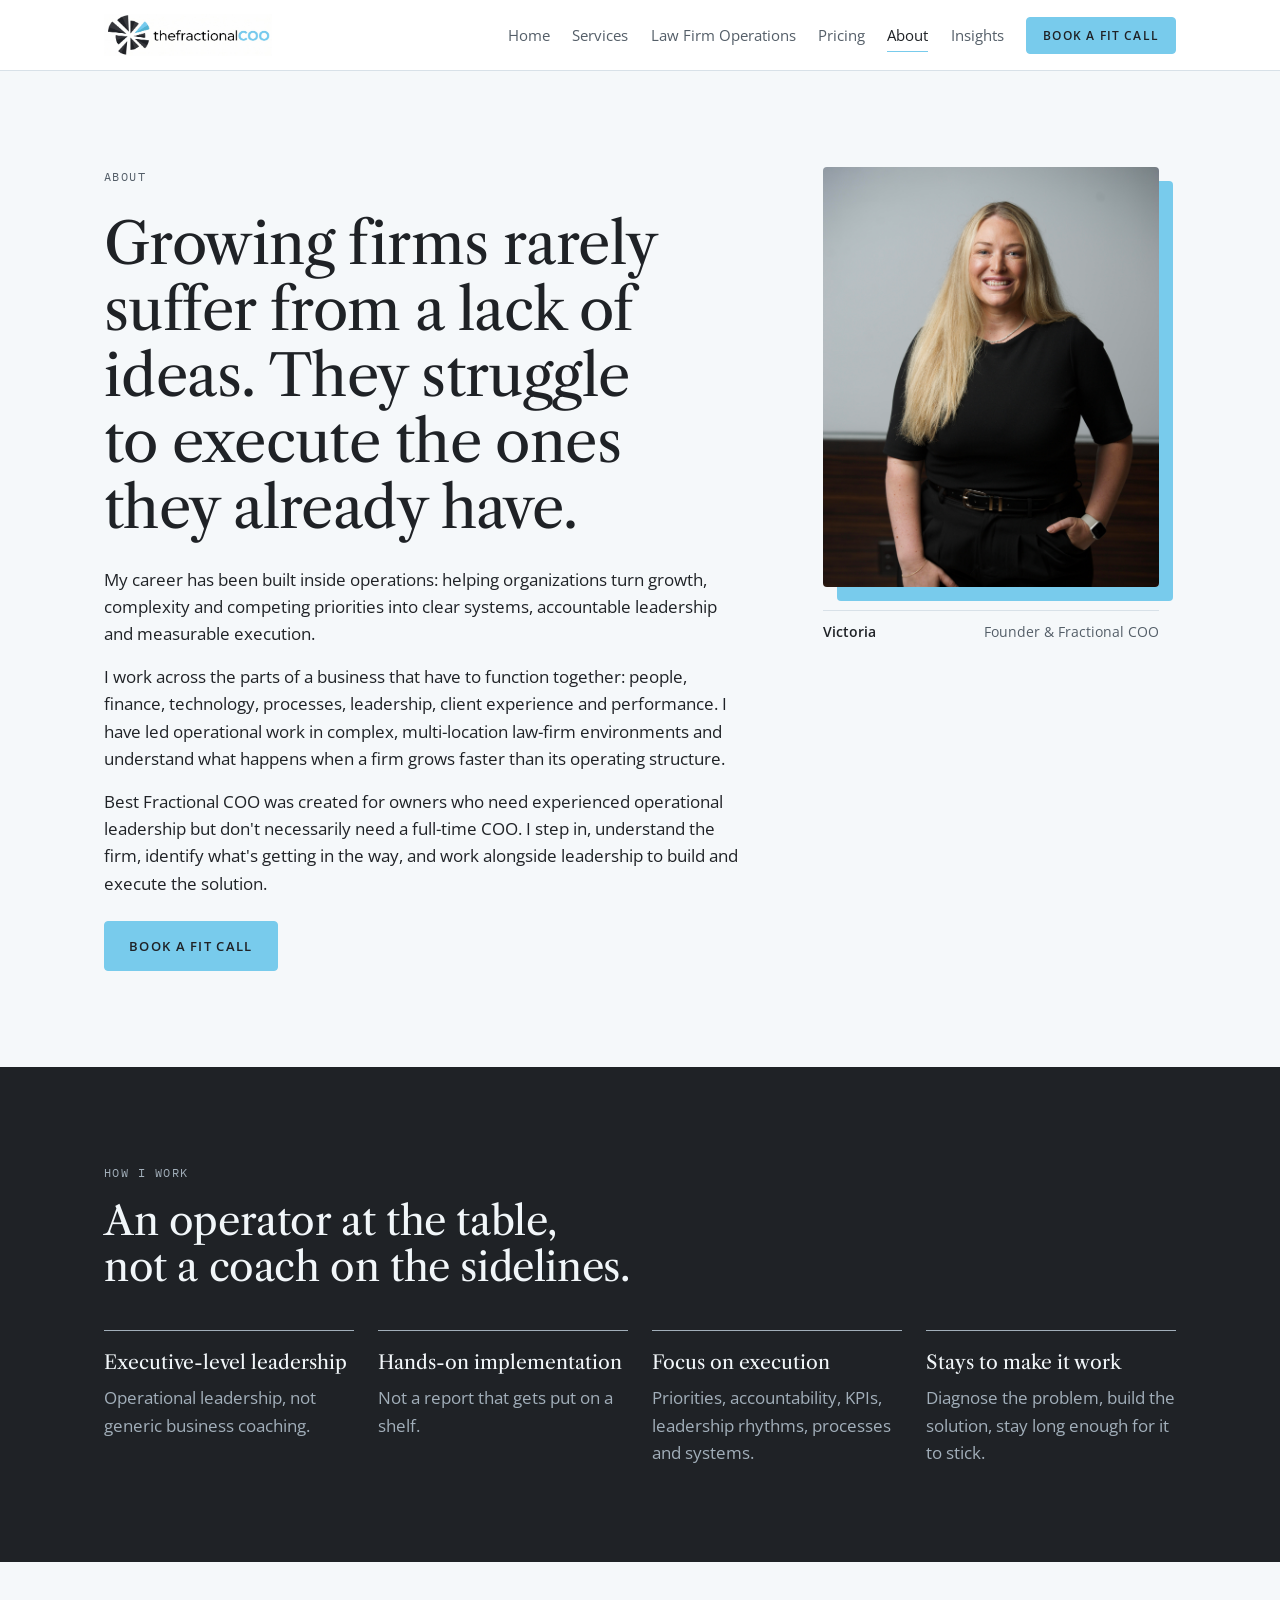
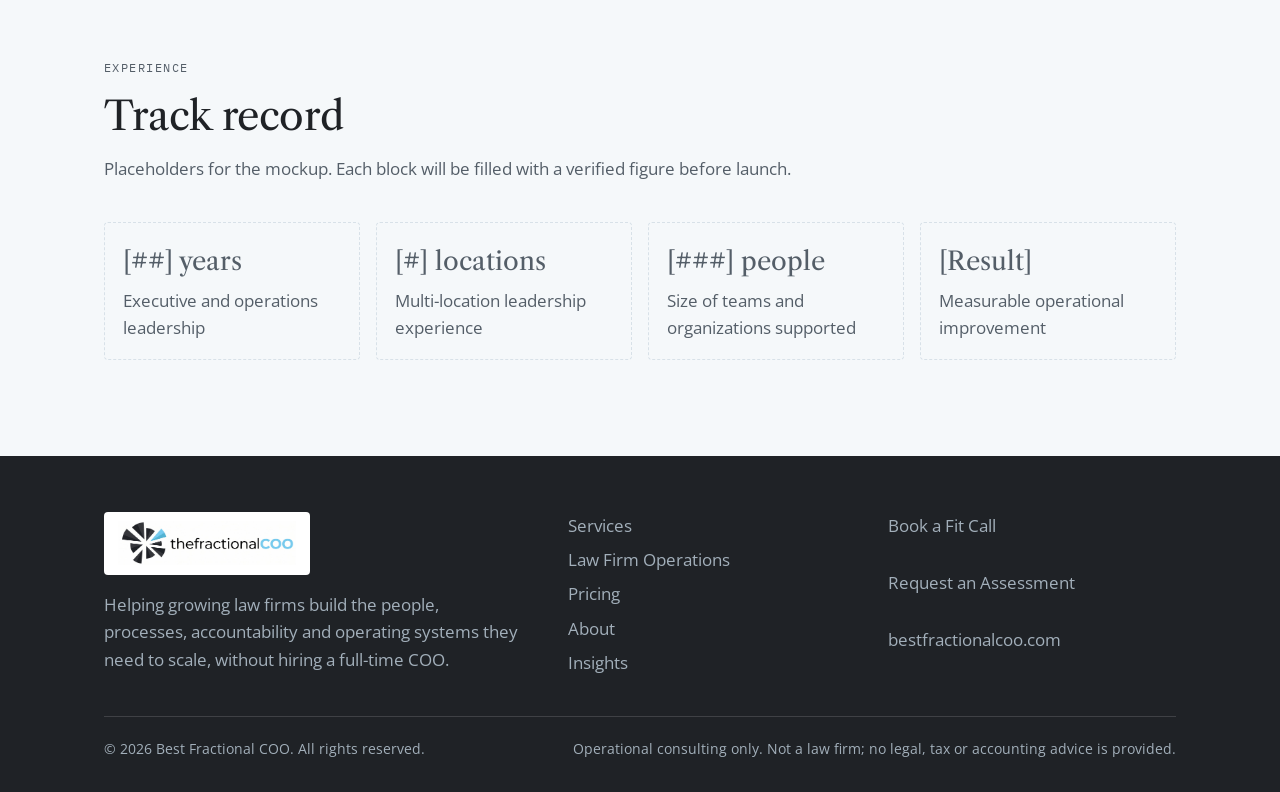
==== about.html @ 6ad54d50 "Split into real page URLs and email form fills through Resend Each page is its own file with clean U" ====
<!doctype html>
<html lang="en">
<head>
<meta charset="utf-8">
<meta name="viewport" content="width=device-width, initial-scale=1, viewport-fit=cover">
<title>About Victoria | Best Fractional COO</title>
<meta name="description" content="Victoria is an operator who builds the systems, accountability and leadership structure growing law firms need.">
<link rel="icon" href="logo.jpg">
<link rel="preconnect" href="https://fonts.googleapis.com">
<link rel="preconnect" href="https://fonts.gstatic.com" crossorigin>
<link rel="stylesheet" href="https://fonts.googleapis.com/css2?family=Libre+Caslon+Text:ital,wght@0,400;0,700;1,400&family=Open+Sans:wght@300;400;500;600;700&family=IBM+Plex+Mono:wght@400;500&display=swap">
<link rel="stylesheet" href="styles.css">
</head>
<body>
<header class="site-head">
  <div class="wrap">
    <a class="brand" href="./">
      <img src="logo.jpg" alt="thefractionalCOO, home" width="2048" height="508">
    </a>
    <button class="menu-btn" id="menuBtn" aria-expanded="false" aria-controls="nav">Menu</button>
    <nav class="nav" id="nav" aria-label="Main">
      <a href="./">Home</a>
      <a href="services">Services</a>
      <a href="law-firms">Law Firm Operations</a>
      <a href="pricing">Pricing</a>
      <a href="about" aria-current="page">About</a>
      <a href="insights">Insights</a>
      <a class="btn sm" href="contact">Book a Fit Call</a>
    </nav>
  </div>
</header>

<main id="main">
  <section class="band">
    <div class="wrap about-hero">
      <div class="stack">
        <p class="label">About</p>
        <h1>Growing firms rarely suffer from a lack of ideas. They struggle to execute the ones they already have.</h1>
        <div class="prose">
          <p>My career has been built inside operations: helping organizations turn growth, complexity and competing priorities into clear systems, accountable leadership and measurable execution.</p>
          <p>I work across the parts of a business that have to function together: people, finance, technology, processes, leadership, client experience and performance. I have led operational work in complex, multi-location law-firm environments and understand what happens when a firm grows faster than its operating structure.</p>
          <p>Best Fractional COO was created for owners who need experienced operational leadership but don't necessarily need a full-time COO. I step in, understand the firm, identify what's getting in the way, and work alongside leadership to build and execute the solution.</p>
        </div>
        <div class="actions"><a class="btn" href="contact">Book a Fit Call</a></div>
      </div>
      <figure class="portrait" style="justify-self:start">
        <img src="victoria.jpg" alt="Victoria, founder of Best Fractional COO">
        <figcaption><b>Victoria</b><span class="muted">Founder &amp; Fractional COO</span></figcaption>
      </figure>
    </div>
  </section>

  <section class="band on-deep">
    <div class="wrap">
      <div class="sec-head">
        <p class="label">How I work</p>
        <h2>An operator at the table, not a coach on the sidelines.</h2>
      </div>
      <div class="pillars">
        <div><b>Executive-level leadership</b><p class="muted">Operational leadership, not generic business coaching.</p></div>
        <div><b>Hands-on implementation</b><p class="muted">Not a report that gets put on a shelf.</p></div>
        <div><b>Focus on execution</b><p class="muted">Priorities, accountability, KPIs, leadership rhythms, processes and systems.</p></div>
        <div><b>Stays to make it work</b><p class="muted">Diagnose the problem, build the solution, stay long enough for it to stick.</p></div>
      </div>
    </div>
  </section>

  <section class="band">
    <div class="wrap">
      <div class="sec-head">
        <p class="label">Experience</p>
        <h2>Track record</h2>
        <p class="muted">Placeholders for the mockup. Each block will be filled with a verified figure before launch.</p>
      </div>
      <div class="proof">
        <div><b>[##] years</b><span class="muted">Executive and operations leadership</span></div>
        <div><b>[#] locations</b><span class="muted">Multi-location leadership experience</span></div>
        <div><b>[###] people</b><span class="muted">Size of teams and organizations supported</span></div>
        <div><b>[Result]</b><span class="muted">Measurable operational improvement</span></div>
      </div>
    </div>
  </section>
</main>

<footer>
  <div class="wrap">
    <div class="foot-grid">
      <div class="stack" style="gap:1rem">
        <a class="brand" href="./"><img src="logo.jpg" alt="thefractionalCOO" width="2048" height="508"></a>
        <p class="muted" style="max-width:26rem">Helping growing law firms build the people, processes, accountability and operating systems they need to scale, without hiring a full-time COO.</p>
      </div>
      <ul>
        <li><a href="services">Services</a></li>
        <li><a href="law-firms">Law Firm Operations</a></li>
        <li><a href="pricing">Pricing</a></li>
        <li><a href="about">About</a></li>
        <li><a href="insights">Insights</a></li>
      </ul>
      <ul>
        <li><a href="contact">Book a Fit Call</a></li>
        <li><a href="contact">Request an Assessment</a></li>
        <li><span class="muted">bestfractionalcoo.com</span></li>
      </ul>
    </div>
    <div class="legal">
      <span>&copy; 2026 Best Fractional COO. All rights reserved.</span>
      <span>Operational consulting only. Not a law firm; no legal, tax or accounting advice is provided.</span>
    </div>
  </div>
</footer>

<script src="site.js"></script>
</body>
</html>
---- styles.css ----
/* Layout: left-aligned editorial columns on a cool white ground; brand black for structure, brand sky blue for actions and highlights. */
:root {
  --paper: #f5f8fa;
  --panel: #ffffff;
  --ink: #1f2226;
  --muted: #545e68;
  --rule: #d8e1e8;
  --deep: #1f2226;
  --deep-fg: #f1f6f9;
  --deep-muted: #a2afba;
  --accent: #78cbec;
  --accent-hover: #5bbde4;
  --accent-fg: #1f2226;
  --accent-text: #14729c;
  --tint: #eaf6fc;
  --ok: #14729c;
  --logo-plate: #ffffff;
  --logo-pad: 0;
  --brand-blue: #78cbec;
  --on-blue-fg: #1f2226;
  --f-display: "Libre Caslon Text", "Iowan Old Style", Georgia, "Times New Roman", serif;
  --f-body: "Open Sans", "Segoe UI", system-ui, -apple-system, sans-serif;
  --f-mono: "IBM Plex Mono", ui-monospace, Consolas, monospace;
  --wrap: 72rem;
  --r: 4px;
}
@media (prefers-color-scheme: dark) {
  :root:not([data-theme="light"]) {
    --paper: #0b0e11; --panel: #13181d; --ink: #e9eff3; --muted: #9ba8b3; --rule: #252d35;
    --deep: #161c22; --deep-fg: #f1f6f9; --deep-muted: #a2afba;
    --accent: #78cbec; --accent-hover: #9bd9f2; --accent-fg: #1f2226; --accent-text: #8fd6f2; --tint: #14232d; --ok: #8fd6f2; --logo-pad: 0.35rem 0.6rem;
    color-scheme: dark;
  }
}
:root[data-theme="dark"] {
  --paper: #0b0e11; --panel: #13181d; --ink: #e9eff3; --muted: #9ba8b3; --rule: #252d35;
  --deep: #161c22; --deep-fg: #f1f6f9; --deep-muted: #a2afba;
  --accent: #78cbec; --accent-hover: #9bd9f2; --accent-fg: #1f2226; --accent-text: #8fd6f2; --tint: #14232d; --ok: #8fd6f2; --logo-pad: 0.35rem 0.6rem;
  color-scheme: dark;
}

* { box-sizing: border-box; }
body { margin: 0; }
img { max-width: 100%; }
[hidden] { display: none !important; }
html { scroll-behavior: smooth; }
@media (prefers-reduced-motion: reduce) { html { scroll-behavior: auto; } * { transition: none !important; } }
body { background: var(--paper); color: var(--ink); font-family: var(--f-body); font-size: 1.0625rem; line-height: 1.6; -webkit-font-smoothing: antialiased; }
.wrap { max-width: var(--wrap); margin-inline: auto; padding-inline: clamp(16px, 4vw, 40px); }
h1, h2, h3 { font-family: var(--f-display); font-weight: 400; line-height: 1.15; text-wrap: balance; margin: 0; letter-spacing: -0.01em; }
h1 { font-size: clamp(2.2rem, 5vw, 3.6rem); }
h2 { font-size: clamp(1.75rem, 3.4vw, 2.5rem); }
h3 { font-size: 1.4rem; }
p { margin: 0; }
.lede { font-size: 1.2rem; color: var(--muted); max-width: 40rem; }
.prose { max-width: 40rem; display: grid; gap: 1rem; }
.label { font-family: var(--f-mono); font-size: 0.75rem; letter-spacing: 0.12em; text-transform: uppercase; color: var(--muted); }
a { color: inherit; }
:focus-visible { outline: 2px solid var(--accent-text); outline-offset: 3px; }

/* Header */
.site-head { position: sticky; top: env(safe-area-inset-top, 0px); z-index: 20; background: var(--panel); border-bottom: 1px solid var(--rule); }
.site-head .wrap { display: flex; align-items: center; justify-content: space-between; gap: 1rem; padding-block: 0.9rem; }
.brand { display: inline-flex; align-items: center; text-decoration: none; min-width: 0; background: var(--logo-plate); padding: var(--logo-pad); border-radius: var(--r); }
.brand img { display: block; height: 2.6rem; width: auto; max-width: 100%; mix-blend-mode: multiply; }
@media (max-width: 420px) { .brand img { height: 2rem; } }
footer .brand { padding: 0.5rem 0.9rem; justify-self: start; }
footer .brand img { height: 2.75rem; }
.nav { display: flex; align-items: center; gap: 1.4rem; }
.nav a { text-decoration: none; font-size: 0.95rem; color: var(--muted); padding-block: 0.25rem; border-bottom: 1.5px solid transparent; }
.nav a:hover { color: var(--ink); }
.nav a[aria-current="page"] { color: var(--ink); border-bottom-color: var(--accent); }
.menu-btn { display: none; background: none; border: 1px solid var(--rule); color: var(--ink); font: 500 0.9rem var(--f-body); padding: 0.45rem 0.8rem; border-radius: var(--r); cursor: pointer; }
@media (max-width: 960px) {
  .menu-btn { display: inline-block; }
  .nav { display: none; position: absolute; left: 0; right: 0; top: 100%; background: var(--paper); border-bottom: 1px solid var(--rule); flex-direction: column; align-items: stretch; gap: 0; padding: 0.5rem clamp(16px, 4vw, 40px) 1rem; }
  .nav.open { display: flex; }
  .nav a { padding-block: 0.7rem; border-bottom: 1px solid var(--rule); }
  .nav a[aria-current="page"] { border-bottom-color: var(--rule); color: var(--accent-text); }
  .nav .btn { margin-top: 0.8rem; text-align: center; }
}

/* Buttons */
.btn { display: inline-block; text-decoration: none; font: 600 0.82rem var(--f-body); letter-spacing: 0.1em; text-transform: uppercase; padding: 0.95rem 1.5rem; border-radius: var(--r); border: 1.5px solid var(--accent); background: var(--accent); color: var(--accent-fg); cursor: pointer; transition: background .15s, border-color .15s; }
.btn:hover { background: var(--accent-hover); border-color: var(--accent-hover); }
.btn.ghost { background: transparent; color: var(--ink); border-color: var(--ink); }
.btn.ghost:hover { background: var(--tint); }
.btn.sm { padding: 0.6rem 1rem; font-size: 0.74rem; }
.nav .btn { color: var(--accent-fg); border-bottom: 1.5px solid var(--accent); }
.on-deep .btn.ghost { color: var(--deep-fg); border-color: var(--deep-fg); }
.on-deep .btn.ghost:hover { background: rgba(255,255,255,0.08); }
.actions { display: flex; flex-wrap: wrap; gap: 0.8rem; }

/* Sections */
section.band { padding-block: clamp(3.5rem, 8vw, 6rem); }
section.band + section.band { border-top: 1px solid var(--rule); }
.on-deep { background: var(--deep); color: var(--deep-fg); }
.on-deep .label, .on-deep .lede, .on-deep .muted { color: var(--deep-muted); }
section.band.on-deep + section.band, section.band + section.band.on-deep { border-top: 0; }
.on-blue { background: var(--brand-blue); color: var(--on-blue-fg); }
.on-blue .stack > .label { color: var(--on-blue-fg); opacity: 0.75; }
.on-blue .check { color: var(--ink); border-color: transparent; box-shadow: 0 10px 30px rgba(14, 17, 20, 0.12); }
section.band.on-blue + section.band, section.band + section.band.on-blue { border-top: 0; }
.sec-head { display: grid; gap: 1rem; margin-bottom: 2.5rem; max-width: 46rem; }
.muted { color: var(--muted); }

/* Hero */
.hero .wrap { display: grid; grid-template-columns: minmax(0, 1.35fr) minmax(0, 0.8fr); gap: clamp(2rem, 5vw, 4.5rem); align-items: center; }
.hero-copy { display: grid; gap: 1.5rem; min-width: 0; }
.hero h1 em { font-style: italic; color: var(--accent-text); }
.portrait { margin: 0 14px 0 0; display: grid; gap: 1.4rem; justify-self: end; width: 100%; max-width: 21rem; }
.portrait img { width: 100%; aspect-ratio: 4 / 5; object-fit: cover; object-position: 50% 8%; border-radius: var(--r); display: block; box-shadow: 14px 14px 0 var(--brand-blue); }
.portrait figcaption { display: flex; justify-content: space-between; gap: 1rem; font-size: 0.9rem; border-top: 1px solid var(--rule); padding-top: 0.6rem; }
.portrait figcaption b { font-weight: 600; }
@media (max-width: 760px) {
  .hero .wrap { grid-template-columns: 1fr; }
  .portrait { justify-self: start; max-width: 15rem; }
}

.facts { display: grid; grid-template-columns: repeat(3, minmax(0, 1fr)); border-top: 1px solid var(--rule); border-bottom: 1px solid var(--rule); }
.facts div { padding: 1.3rem 1.2rem 1.3rem 0; display: grid; gap: 0.2rem; }
.facts div + div { border-left: 1px solid var(--rule); padding-left: 1.2rem; }
.facts b { font-family: var(--f-display); font-weight: 400; font-size: 1.5rem; font-variant-numeric: tabular-nums; }
@media (max-width: 640px) { .facts { grid-template-columns: 1fr; } .facts div + div { border-left: 0; border-top: 1px solid var(--rule); padding-left: 0; } }

/* Two column */
.split { display: grid; grid-template-columns: minmax(0, 1fr) minmax(0, 1fr); gap: clamp(2rem, 5vw, 5rem); align-items: start; }
@media (max-width: 860px) { .split { grid-template-columns: 1fr; } }

/* Readiness checklist */
.check { background: var(--panel); border: 1px solid var(--rule); border-radius: var(--r); }
.check-head { padding: 1.2rem 1.4rem; border-bottom: 1px solid var(--rule); display: flex; justify-content: space-between; align-items: baseline; gap: 1rem; flex-wrap: wrap; }
.check-head h3 { font-size: 1.15rem; }
.check ul { list-style: none; margin: 0; padding: 0.4rem 0; }
.check li label { display: grid; grid-template-columns: 1.25rem 1fr; gap: 0.8rem; padding: 0.6rem 1.4rem; cursor: pointer; font-size: 0.98rem; line-height: 1.45; }
.check li label:hover { background: var(--tint); }
.check input { accent-color: var(--accent-text); width: 1.05rem; height: 1.05rem; margin-top: 0.2rem; }
.check-foot { border-top: 1px solid var(--rule); padding: 1.1rem 1.4rem; display: grid; gap: 0.7rem; }
.meter { height: 6px; background: var(--tint); border-radius: 3px; overflow: hidden; }
.meter i { display: block; height: 100%; width: 0; background: var(--accent); transition: width .25s; }
.score { font-family: var(--f-mono); font-size: 0.85rem; font-variant-numeric: tabular-nums; }
#readyMsg { font-size: 0.98rem; }
.result { background: var(--tint); border-radius: var(--r); padding: 1.1rem 1.2rem; display: grid; gap: 0.55rem; justify-items: start; }
.result b { font-family: var(--f-display); font-weight: 400; font-size: 1.3rem; line-height: 1.25; }
.result p { font-size: 0.97rem; }
.result .btn { margin-top: 0.3rem; }
.small { font-size: 0.85rem; }

/* Offer cards */
.offers { display: grid; grid-template-columns: repeat(3, minmax(0, 1fr)); gap: 1.25rem; }
@media (max-width: 900px) { .offers { grid-template-columns: 1fr; } }
.offer { background: var(--panel); border: 1px solid var(--rule); border-radius: var(--r); padding: 1.7rem; display: grid; grid-template-rows: auto auto 1fr auto; gap: 1rem; }
.offer.featured { border-color: var(--ink); box-shadow: 0 1px 0 var(--ink); }
.offer .stage { display: flex; justify-content: space-between; gap: 0.5rem; }
.price { font-family: var(--f-display); font-size: 1.9rem; font-variant-numeric: tabular-nums; color: var(--accent-text); line-height: 1.1; }
.price small { font-family: var(--f-body); font-size: 0.85rem; color: var(--muted); display: block; margin-bottom: 0.2rem; letter-spacing: 0.02em; }
.offer p { color: var(--muted); }
.offer .link { font-weight: 600; font-size: 0.95rem; text-decoration: none; color: var(--accent-text); }
.offer .link:hover { text-decoration: underline; }

/* Process steps (a real sequence) */
.steps { list-style: none; margin: 0; padding: 0; display: grid; grid-template-columns: repeat(5, minmax(0, 1fr)); gap: 0; counter-reset: s; }
.steps li { counter-increment: s; padding: 1.4rem 1.2rem 0 0; border-top: 2px solid var(--deep-muted); display: grid; gap: 0.5rem; align-content: start; }
.steps li::before { content: "Step " counter(s); font-family: var(--f-mono); font-size: 0.72rem; letter-spacing: 0.12em; text-transform: uppercase; color: var(--deep-muted); }
.steps li:first-child { border-top-color: var(--accent); }
.steps h3 { font-size: 1.25rem; }
.steps p { color: var(--deep-muted); font-size: 0.97rem; }
.on-deep .steps li:first-child { border-top-color: var(--accent); }
@media (max-width: 900px) { .steps { grid-template-columns: 1fr; } .steps li { padding: 1.1rem 0 1.3rem; } }

/* Lists */
.ticks { list-style: none; margin: 0; padding: 0; display: grid; gap: 0.65rem; }
.ticks li { display: grid; grid-template-columns: 1rem 1fr; gap: 0.75rem; line-height: 1.5; }
.ticks li::before { content: ""; width: 0.55rem; height: 0.55rem; margin-top: 0.5rem; border: 1.5px solid var(--accent-text); transform: rotate(45deg); }
.cols-2 { display: grid; grid-template-columns: repeat(2, minmax(0, 1fr)); gap: 0.65rem 2.5rem; }
@media (max-width: 700px) { .cols-2 { grid-template-columns: 1fr; } }

/* About preview */
.about-prev { display: grid; grid-template-columns: minmax(0, 13rem) minmax(0, 1fr); gap: clamp(1.5rem, 4vw, 3.5rem); align-items: start; }
.about-prev img { width: 100%; border-radius: var(--r); aspect-ratio: 1 / 1; object-fit: cover; object-position: 50% 6%; }
blockquote { margin: 0; font-family: var(--f-display); font-size: clamp(1.25rem, 2.3vw, 1.6rem); line-height: 1.45; }
@media (max-width: 640px) { .about-prev { grid-template-columns: 1fr; } .about-prev img { max-width: 11rem; } }

/* CTA band */
.cta-band .wrap { display: grid; gap: 1.6rem; justify-items: start; }
.cta-band h2 { max-width: 44rem; }

/* Services detail */
.ladder { display: grid; grid-template-columns: repeat(3, minmax(0, 1fr)); border: 1px solid var(--rule); border-radius: var(--r); background: var(--panel); margin-bottom: 3.5rem; }
.ladder a { padding: 1.2rem 1.4rem; text-decoration: none; display: grid; gap: 0.25rem; }
.ladder a + a { border-left: 1px solid var(--rule); }
.ladder a:hover { background: var(--tint); }
.ladder b { font-family: var(--f-display); font-weight: 400; font-size: 1.25rem; }
.ladder .arrow { color: var(--accent-text); }
@media (max-width: 700px) { .ladder { grid-template-columns: 1fr; } .ladder a + a { border-left: 0; border-top: 1px solid var(--rule); } }
.svc { display: grid; grid-template-columns: minmax(0, 0.85fr) minmax(0, 1.4fr); gap: clamp(2rem, 5vw, 4.5rem); padding-block: 3rem; border-top: 1px solid var(--rule); scroll-margin-top: 6rem; }
.svc-side { display: grid; gap: 1.1rem; align-content: start; position: sticky; top: 6rem; }
.svc-body { display: grid; gap: 2rem; min-width: 0; }
.svc-body h4 { font-family: var(--f-mono); font-weight: 500; font-size: 0.75rem; letter-spacing: 0.12em; text-transform: uppercase; color: var(--muted); margin: 0 0 0.9rem; }
.dl { display: grid; gap: 0; border-top: 1px solid var(--rule); }
.dl div { display: grid; grid-template-columns: minmax(0, 11rem) minmax(0, 1fr); gap: 1rem; padding-block: 0.8rem; border-bottom: 1px solid var(--rule); }
.dl dt { font-weight: 600; }
.dl dd { margin: 0; color: var(--muted); }
@media (max-width: 860px) { .svc { grid-template-columns: 1fr; } .svc-side { position: static; } }
@media (max-width: 520px) { .dl div { grid-template-columns: 1fr; gap: 0.2rem; } }
.months { display: grid; grid-template-columns: repeat(3, minmax(0, 1fr)); gap: 1rem; }
.months div { border-top: 2px solid var(--ink); padding-top: 0.8rem; display: grid; gap: 0.35rem; align-content: start; }
.months div b { font-family: var(--f-display); font-weight: 400; font-size: 1.15rem; }
.months p { color: var(--muted); font-size: 0.95rem; }
@media (max-width: 700px) { .months { grid-template-columns: 1fr; } }
.note { background: var(--tint); border-radius: var(--r); padding: 1rem 1.2rem; font-size: 0.97rem; }

/* Law firm areas */
.areas { display: grid; grid-template-columns: repeat(3, minmax(0, 1fr)); border-top: 1px solid var(--rule); border-left: 1px solid var(--rule); }
.areas div { border-right: 1px solid var(--rule); border-bottom: 1px solid var(--rule); padding: 1.4rem; display: grid; gap: 0.5rem; align-content: start; background: var(--panel); }
.areas h3 { font-size: 1.15rem; }
.areas p { color: var(--muted); font-size: 0.96rem; }
@media (max-width: 860px) { .areas { grid-template-columns: repeat(2, minmax(0, 1fr)); } }
@media (max-width: 560px) { .areas { grid-template-columns: 1fr; } }

/* Pricing table */
.table-wrap { overflow-x: auto; border: 1px solid var(--rule); border-radius: var(--r); background: var(--panel); }
table { border-collapse: collapse; width: 100%; min-width: 46rem; font-size: 0.97rem; }
th, td { text-align: left; vertical-align: top; padding: 1rem 1.1rem; border-bottom: 1px solid var(--rule); }
thead th { font-family: var(--f-display); font-weight: 400; font-size: 1.15rem; vertical-align: bottom; }
thead th .price { font-size: 1.5rem; margin-top: 0.4rem; }
tbody th { font-family: var(--f-mono); font-weight: 500; font-size: 0.72rem; letter-spacing: 0.1em; text-transform: uppercase; color: var(--muted); width: 12rem; }
tbody tr:last-child td, tbody tr:last-child th { border-bottom: 0; }
td.yes { color: var(--ok); font-weight: 600; }
.price-cards { display: grid; grid-template-columns: repeat(3, minmax(0, 1fr)); gap: 1.25rem; margin-bottom: 3rem; }
@media (max-width: 900px) { .price-cards { grid-template-columns: 1fr; } }
.price-cards .offer ul { margin: 0; }

/* FAQ */
.faq { display: grid; border-top: 1px solid var(--rule); }
.faq details { border-bottom: 1px solid var(--rule); }
.faq summary { cursor: pointer; padding: 1.15rem 2rem 1.15rem 0; font-family: var(--f-display); font-size: 1.2rem; list-style: none; position: relative; }
.faq summary::-webkit-details-marker { display: none; }
.faq summary::after { content: "+"; position: absolute; right: 0.2rem; top: 1rem; font-family: var(--f-body); color: var(--accent-text); font-size: 1.4rem; }
.faq details[open] summary::after { content: "\2212"; }
.faq details p { padding: 0 0 1.3rem; color: var(--muted); max-width: 44rem; }

/* About page */
.about-hero { display: grid; grid-template-columns: minmax(0, 1.3fr) minmax(0, 0.7fr); gap: clamp(2rem, 5vw, 4.5rem); align-items: start; }
@media (max-width: 760px) { .about-hero { grid-template-columns: 1fr; } }
.proof { display: grid; grid-template-columns: repeat(4, minmax(0, 1fr)); gap: 1rem; }
.proof div { border: 1px dashed var(--rule); border-radius: var(--r); padding: 1.1rem; display: grid; gap: 0.3rem; align-content: start; }
.proof b { font-family: var(--f-display); font-weight: 400; font-size: 1.6rem; color: var(--muted); }
@media (max-width: 860px) { .proof { grid-template-columns: repeat(2, minmax(0, 1fr)); } }
.pillars { display: grid; grid-template-columns: repeat(4, minmax(0, 1fr)); gap: 1.5rem; }
.pillars div { display: grid; gap: 0.4rem; align-content: start; border-top: 1px solid var(--deep-muted); padding-top: 1rem; }
.pillars b { font-family: var(--f-display); font-weight: 400; font-size: 1.2rem; }
@media (max-width: 860px) { .pillars { grid-template-columns: repeat(2, minmax(0, 1fr)); } }
@media (max-width: 520px) { .pillars, .proof { grid-template-columns: 1fr; } }

/* Insights */
.articles { display: grid; border-top: 1px solid var(--rule); }
.articles article { display: grid; grid-template-columns: minmax(0, 9rem) minmax(0, 1fr) auto; gap: 1.5rem; padding-block: 1.25rem; border-bottom: 1px solid var(--rule); align-items: baseline; }
.articles h3 { font-size: 1.2rem; }
.articles p { color: var(--muted); font-size: 0.95rem; margin-top: 0.3rem; }
.tag { font-family: var(--f-mono); font-size: 0.7rem; letter-spacing: 0.08em; text-transform: uppercase; color: var(--muted); border: 1px solid var(--rule); border-radius: 2px; padding: 0.15rem 0.45rem; white-space: nowrap; }
@media (max-width: 700px) { .articles article { grid-template-columns: 1fr; gap: 0.4rem; } }
.magnet { display: grid; grid-template-columns: minmax(0, 1.2fr) minmax(0, 1fr); gap: 2rem; align-items: center; background: var(--deep); color: var(--deep-fg); border-radius: var(--r); padding: clamp(1.5rem, 4vw, 2.75rem); margin-bottom: 3rem; }
.magnet p { color: var(--deep-muted); }
@media (max-width: 760px) { .magnet { grid-template-columns: 1fr; } }

/* Contact */
.contact-grid { display: grid; grid-template-columns: minmax(0, 1.25fr) minmax(0, 0.75fr); gap: clamp(2rem, 5vw, 4.5rem); align-items: start; }
@media (max-width: 860px) { .contact-grid { grid-template-columns: 1fr; } }
form { background: var(--panel); border: 1px solid var(--rule); border-radius: var(--r); padding: clamp(1.25rem, 3vw, 2rem); display: grid; gap: 1.1rem; }
.row2 { display: grid; grid-template-columns: repeat(2, minmax(0, 1fr)); gap: 1.1rem; }
@media (max-width: 560px) { .row2 { grid-template-columns: 1fr; } }
.field { display: grid; gap: 0.35rem; min-width: 0; }
.field label { font-weight: 600; font-size: 0.9rem; }
.field label span { font-weight: 400; color: var(--muted); }
input[type=text], input[type=email], input[type=tel], select, textarea { width: 100%; font: 400 1rem var(--f-body); color: var(--ink); background: var(--paper); border: 1px solid var(--rule); border-radius: var(--r); padding: 0.7rem 0.8rem; }
textarea { min-height: 7rem; resize: vertical; }
input:focus, select:focus, textarea:focus { outline: 2px solid var(--accent-text); outline-offset: 0; border-color: transparent; }
.radios { display: flex; flex-wrap: wrap; gap: 0.5rem; }
.radios label { display: inline-flex; gap: 0.45rem; align-items: center; border: 1px solid var(--rule); border-radius: var(--r); padding: 0.5rem 0.8rem; font-weight: 400; font-size: 0.93rem; cursor: pointer; background: var(--paper); }
.radios input { accent-color: var(--accent-text); }
.form-msg { border-radius: var(--r); padding: 0.9rem 1rem; background: var(--tint); font-size: 0.95rem; }
.form-msg.err { border-left: 3px solid var(--accent-text); }
.next-steps { list-style: none; margin: 0; padding: 0; display: grid; gap: 1.2rem; counter-reset: n; }
.next-steps li { counter-increment: n; display: grid; grid-template-columns: 2rem 1fr; gap: 0.8rem; }
.next-steps li::before { content: counter(n); font-family: var(--f-display); font-size: 1.3rem; color: var(--accent-text); line-height: 1.3; }
.next-steps b { display: block; }
.next-steps span { color: var(--muted); font-size: 0.95rem; }
.contact-card { border-top: 1px solid var(--rule); padding-top: 1.2rem; display: grid; gap: 0.4rem; font-size: 0.97rem; }
.contact-card code { font-family: var(--f-mono); font-size: 0.9rem; user-select: all; }

/* Footer */
footer { background: var(--deep); color: var(--deep-fg); padding-block: 3.5rem 2rem; }
.foot-grid { display: grid; grid-template-columns: minmax(0, 1.5fr) repeat(2, minmax(0, 1fr)); gap: 2rem; }
footer .muted { color: var(--deep-muted); }
footer ul { list-style: none; margin: 0; padding: 0; display: grid; gap: 0.45rem; }
footer ul a { text-decoration: none; color: var(--deep-muted); }
footer ul a:hover { color: var(--deep-fg); }
.legal { margin-top: 2.5rem; padding-top: 1.3rem; border-top: 1px solid rgba(255,255,255,0.14); display: flex; flex-wrap: wrap; justify-content: space-between; gap: 1rem; font-size: 0.85rem; color: var(--deep-muted); }
@media (max-width: 760px) { .foot-grid { grid-template-columns: 1fr; } }

.page { display: block; }
.stack { display: grid; gap: 1.5rem; }
.hp { position: absolute; left: -9999px; width: 1px; height: 1px; overflow: hidden; }
.form-msg.ok { border-left: 3px solid var(--ok); }
button[disabled] { opacity: 0.6; cursor: wait; }
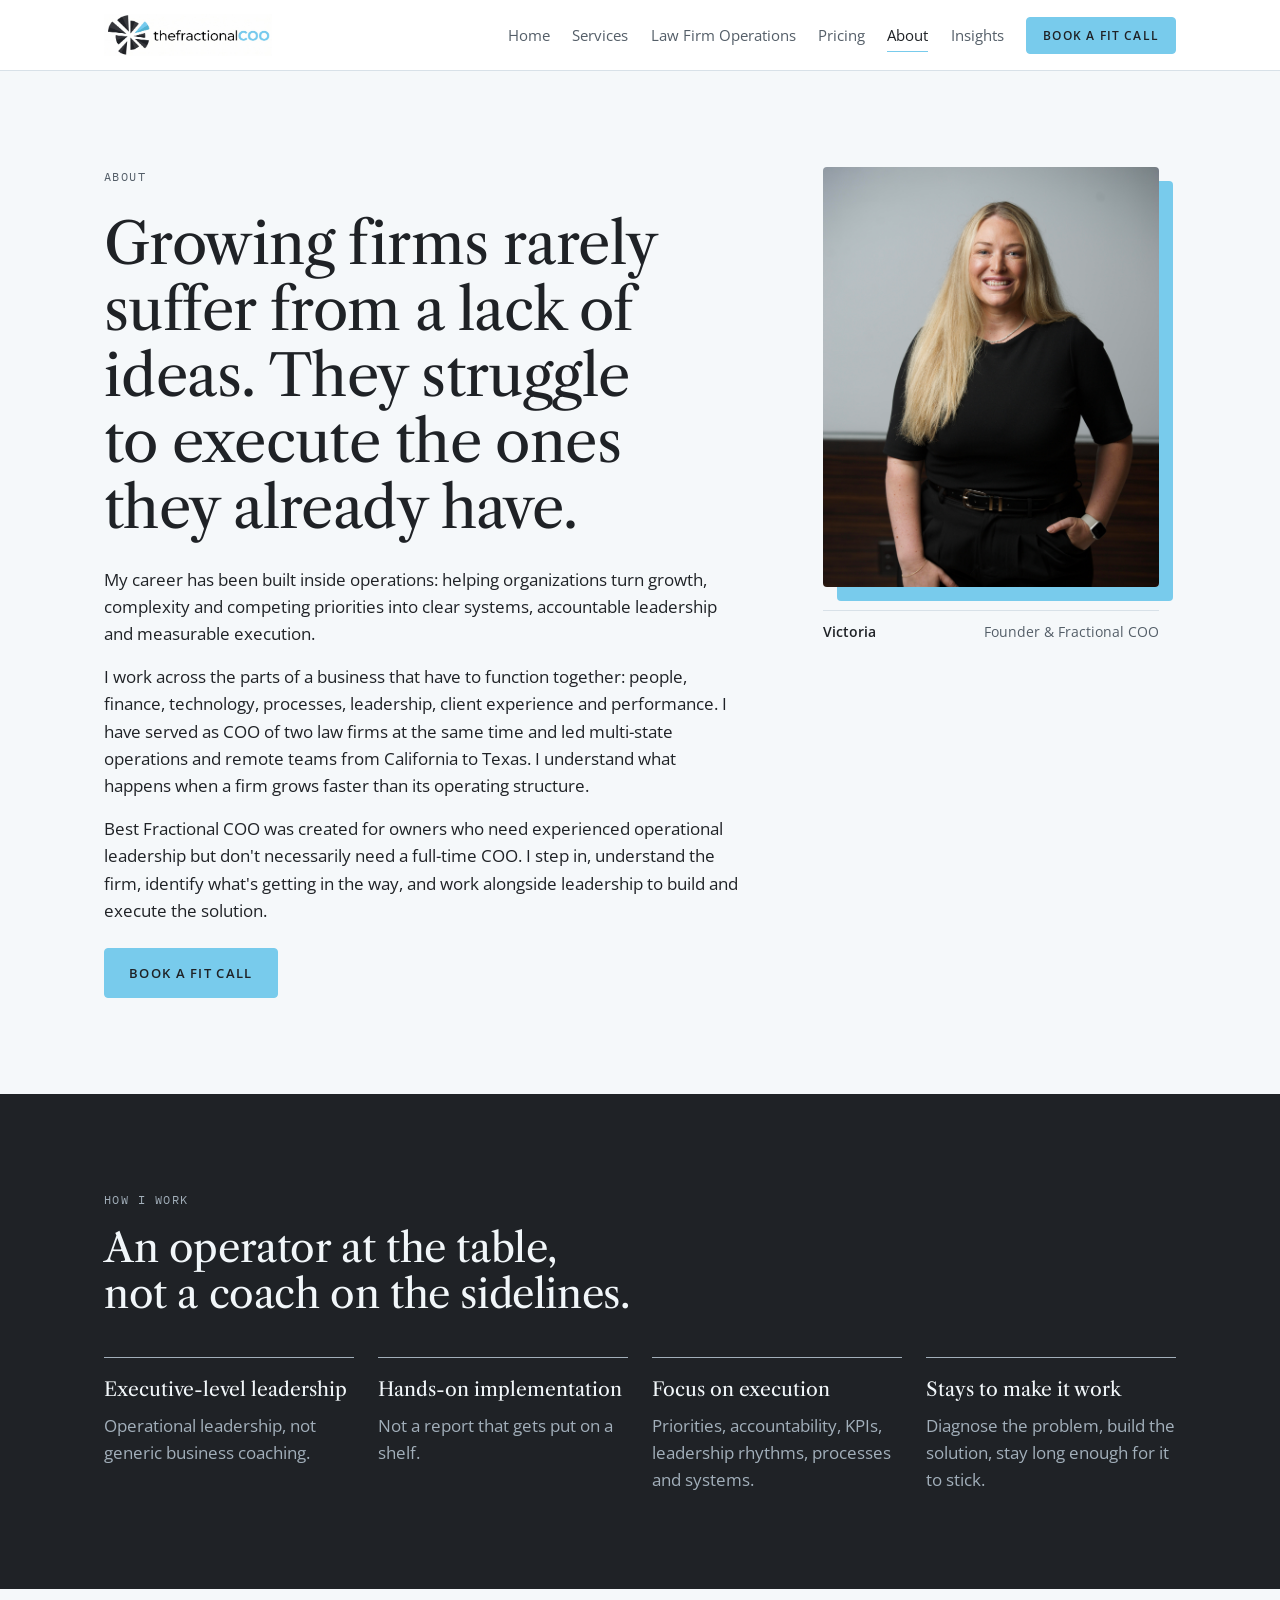
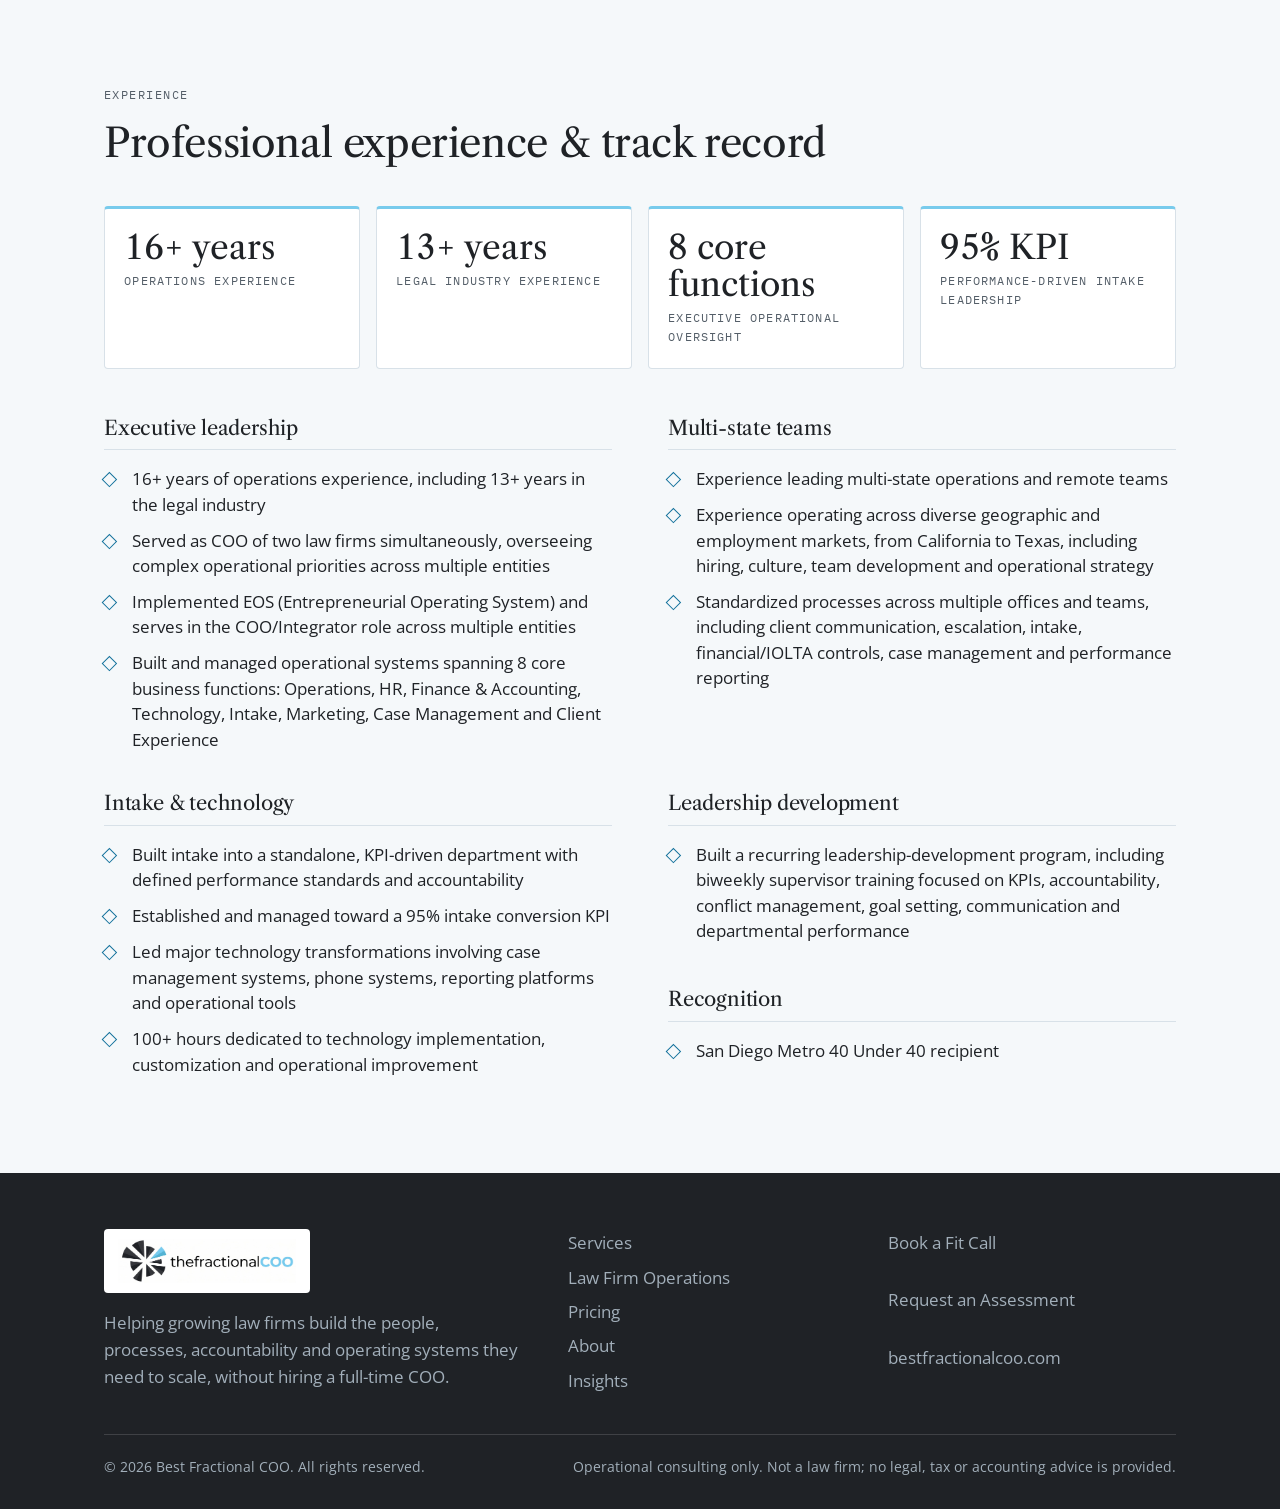
==== commit ca713158: "Add Victoria's experience and track record Replaces the About page placeholders with her stats and t" ====
--- a/about.html
+++ b/about.html
@@ -38,7 +38,7 @@
         <h1>Growing firms rarely suffer from a lack of ideas. They struggle to execute the ones they already have.</h1>
         <div class="prose">
           <p>My career has been built inside operations: helping organizations turn growth, complexity and competing priorities into clear systems, accountable leadership and measurable execution.</p>
-          <p>I work across the parts of a business that have to function together: people, finance, technology, processes, leadership, client experience and performance. I have led operational work in complex, multi-location law-firm environments and understand what happens when a firm grows faster than its operating structure.</p>
+          <p>I work across the parts of a business that have to function together: people, finance, technology, processes, leadership, client experience and performance. I have served as COO of two law firms at the same time and led multi-state operations and remote teams from California to Texas. I understand what happens when a firm grows faster than its operating structure.</p>
           <p>Best Fractional COO was created for owners who need experienced operational leadership but don't necessarily need a full-time COO. I step in, understand the firm, identify what's getting in the way, and work alongside leadership to build and execute the solution.</p>
         </div>
         <div class="actions"><a class="btn" href="contact">Book a Fit Call</a></div>
@@ -69,14 +69,52 @@
     <div class="wrap">
       <div class="sec-head">
         <p class="label">Experience</p>
-        <h2>Track record</h2>
-        <p class="muted">Placeholders for the mockup. Each block will be filled with a verified figure before launch.</p>
+        <h2>Professional experience &amp; track record</h2>
       </div>
       <div class="proof">
-        <div><b>[##] years</b><span class="muted">Executive and operations leadership</span></div>
-        <div><b>[#] locations</b><span class="muted">Multi-location leadership experience</span></div>
-        <div><b>[###] people</b><span class="muted">Size of teams and organizations supported</span></div>
-        <div><b>[Result]</b><span class="muted">Measurable operational improvement</span></div>
+        <div><b>16+ years</b><span class="proof-label">Operations experience</span></div>
+        <div><b>13+ years</b><span class="proof-label">Legal industry experience</span></div>
+        <div><b>8 core functions</b><span class="proof-label">Executive operational oversight</span></div>
+        <div><b>95% KPI</b><span class="proof-label">Performance-driven intake leadership</span></div>
+      </div>
+
+      <div class="record">
+        <div class="record-group">
+          <h3>Executive leadership</h3>
+          <ul class="ticks">
+            <li>16+ years of operations experience, including 13+ years in the legal industry</li>
+            <li>Served as COO of two law firms simultaneously, overseeing complex operational priorities across multiple entities</li>
+            <li>Implemented EOS (Entrepreneurial Operating System) and serves in the COO/Integrator role across multiple entities</li>
+            <li>Built and managed operational systems spanning 8 core business functions: Operations, HR, Finance &amp; Accounting, Technology, Intake, Marketing, Case Management and Client Experience</li>
+          </ul>
+        </div>
+        <div class="record-group">
+          <h3>Multi-state teams</h3>
+          <ul class="ticks">
+            <li>Experience leading multi-state operations and remote teams</li>
+            <li>Experience operating across diverse geographic and employment markets, from California to Texas, including hiring, culture, team development and operational strategy</li>
+            <li>Standardized processes across multiple offices and teams, including client communication, escalation, intake, financial/IOLTA controls, case management and performance reporting</li>
+          </ul>
+        </div>
+        <div class="record-group">
+          <h3>Intake &amp; technology</h3>
+          <ul class="ticks">
+            <li>Built intake into a standalone, KPI-driven department with defined performance standards and accountability</li>
+            <li>Established and managed toward a 95% intake conversion KPI</li>
+            <li>Led major technology transformations involving case management systems, phone systems, reporting platforms and operational tools</li>
+            <li>100+ hours dedicated to technology implementation, customization and operational improvement</li>
+          </ul>
+        </div>
+        <div class="record-group">
+          <h3>Leadership development</h3>
+          <ul class="ticks">
+            <li>Built a recurring leadership-development program, including biweekly supervisor training focused on KPIs, accountability, conflict management, goal setting, communication and departmental performance</li>
+          </ul>
+          <h3 style="margin-top:1.75rem">Recognition</h3>
+          <ul class="ticks">
+            <li>San Diego Metro 40 Under 40 recipient</li>
+          </ul>
+        </div>
       </div>
     </div>
   </section>
--- a/styles.css
+++ b/styles.css
@@ -244,8 +244,16 @@
 .about-hero { display: grid; grid-template-columns: minmax(0, 1.3fr) minmax(0, 0.7fr); gap: clamp(2rem, 5vw, 4.5rem); align-items: start; }
 @media (max-width: 760px) { .about-hero { grid-template-columns: 1fr; } }
 .proof { display: grid; grid-template-columns: repeat(4, minmax(0, 1fr)); gap: 1rem; }
-.proof div { border: 1px dashed var(--rule); border-radius: var(--r); padding: 1.1rem; display: grid; gap: 0.3rem; align-content: start; }
-.proof b { font-family: var(--f-display); font-weight: 400; font-size: 1.6rem; color: var(--muted); }
+.proof div { background: var(--panel); border: 1px solid var(--rule); border-top: 3px solid var(--accent); border-radius: var(--r); padding: 1.3rem 1.2rem; display: grid; gap: 0.35rem; align-content: start; }
+.proof b { font-family: var(--f-display); font-weight: 400; font-size: clamp(1.6rem, 2.6vw, 2.1rem); line-height: 1.1; font-variant-numeric: tabular-nums; }
+.proof-label { font-family: var(--f-mono); font-size: 0.74rem; letter-spacing: 0.1em; text-transform: uppercase; color: var(--muted); }
+.record { display: grid; grid-template-columns: repeat(2, minmax(0, 1fr)); gap: 2.5rem 3.5rem; margin-top: 3rem; }
+.record-group { display: grid; gap: 1rem; align-content: start; min-width: 0; }
+.record-group h3 { font-size: 1.25rem; padding-bottom: 0.6rem; border-bottom: 1px solid var(--rule); }
+@media (max-width: 760px) { .record { grid-template-columns: 1fr; } }
+.creds { display: flex; flex-wrap: wrap; gap: 0.5rem 1.5rem; font-size: 0.95rem; }
+.creds span { display: inline-flex; gap: 0.4rem; align-items: baseline; }
+.creds b { font-family: var(--f-display); font-weight: 400; font-size: 1.2rem; color: var(--accent-text); }
 @media (max-width: 860px) { .proof { grid-template-columns: repeat(2, minmax(0, 1fr)); } }
 .pillars { display: grid; grid-template-columns: repeat(4, minmax(0, 1fr)); gap: 1.5rem; }
 .pillars div { display: grid; gap: 0.4rem; align-content: start; border-top: 1px solid var(--deep-muted); padding-top: 1rem; }
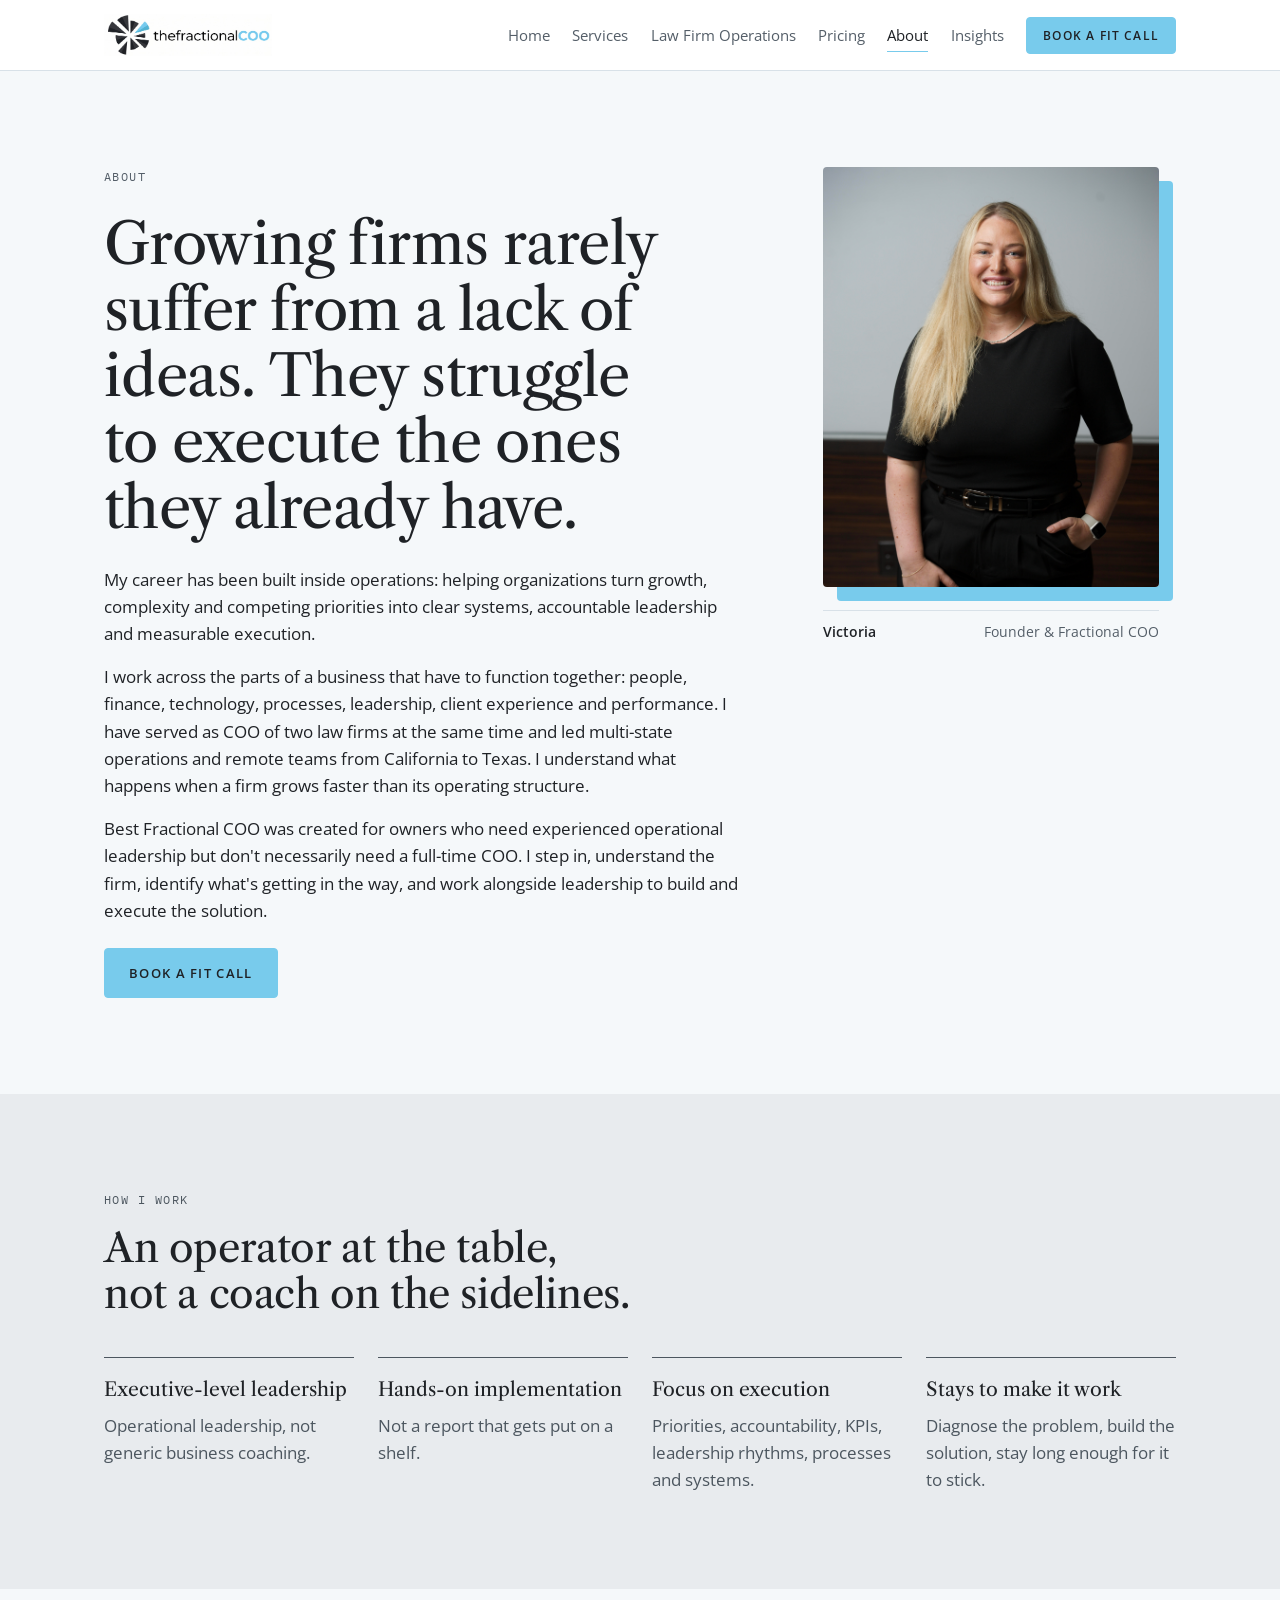
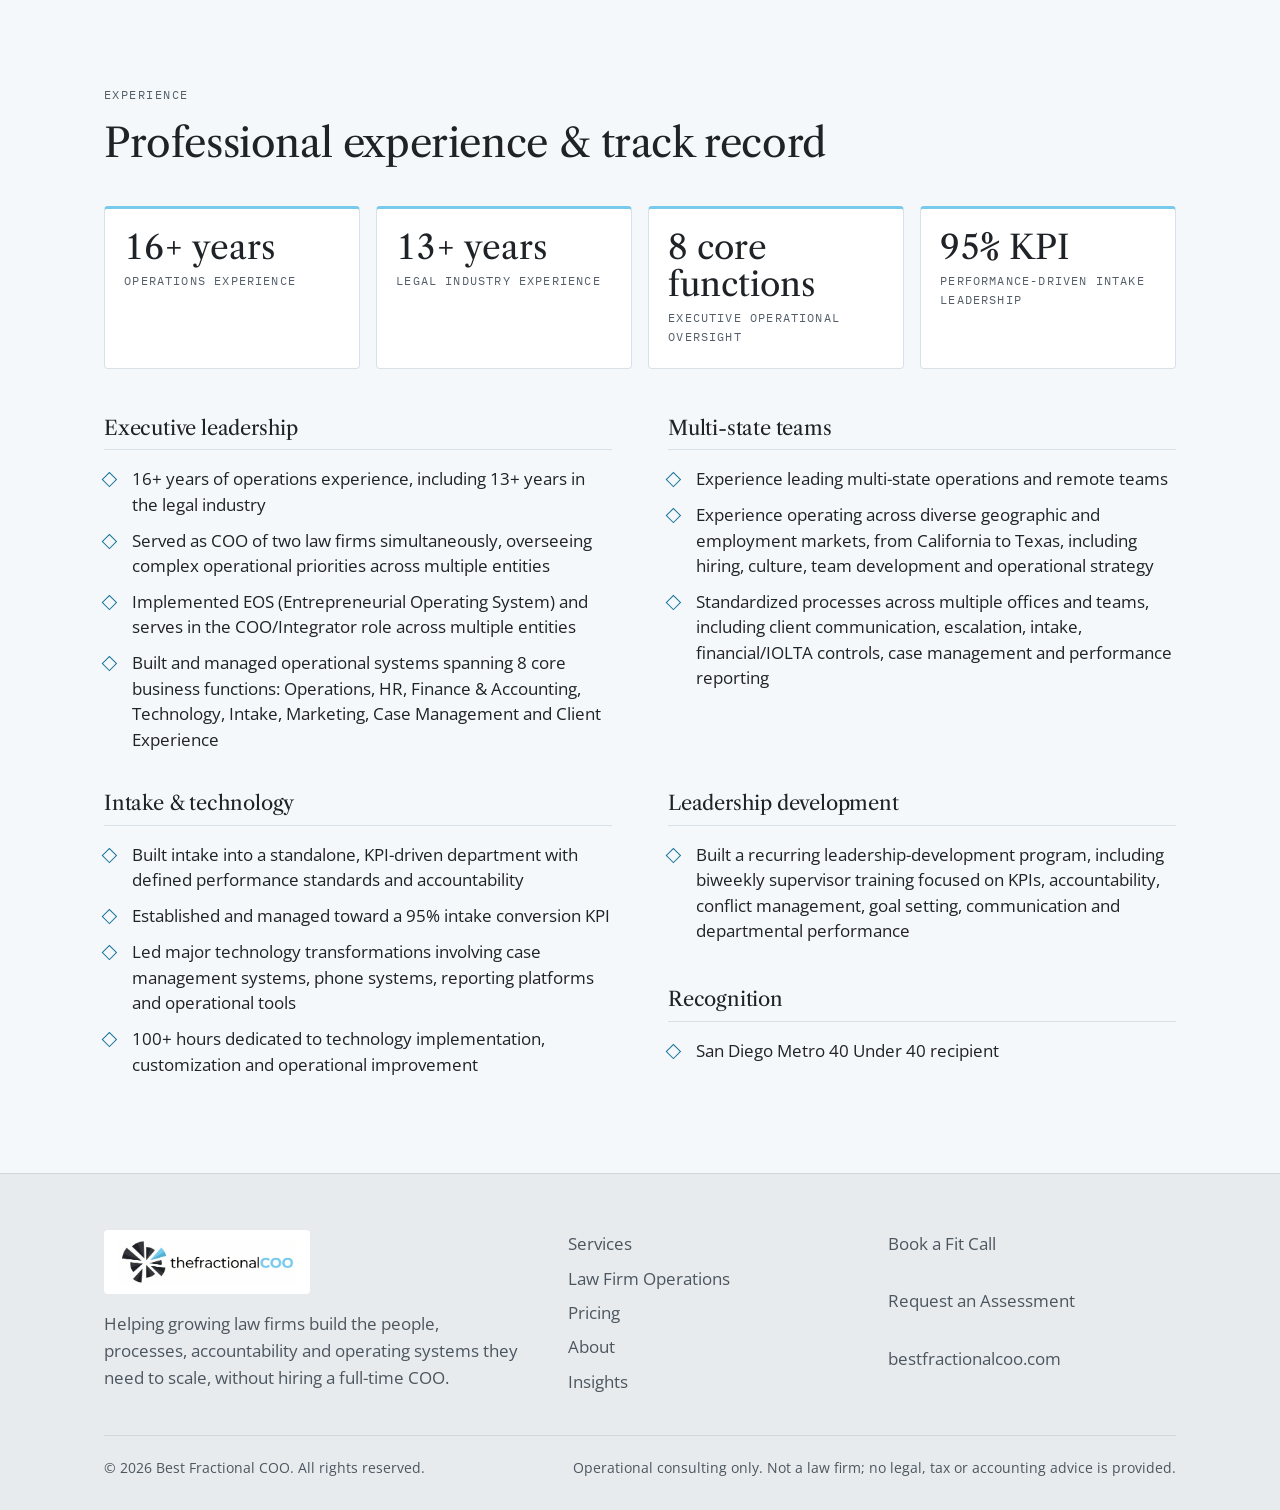
==== commit a70710b0: "Lighten dark sections and footer to a light grey Co-Authored-By: Claude Opus 5.5 <noreply@anthropic." ====
--- a/about.html
+++ b/about.html
@@ -9,7 +9,7 @@
 <link rel="preconnect" href="https://fonts.googleapis.com">
 <link rel="preconnect" href="https://fonts.gstatic.com" crossorigin>
 <link rel="stylesheet" href="https://fonts.googleapis.com/css2?family=Libre+Caslon+Text:ital,wght@0,400;0,700;1,400&family=Open+Sans:wght@300;400;500;600;700&family=IBM+Plex+Mono:wght@400;500&display=swap">
-<link rel="stylesheet" href="styles.css">
+<link rel="stylesheet" href="styles.css?v=20261012070953">
 </head>
 <body>
 <header class="site-head">
@@ -147,6 +147,6 @@
   </div>
 </footer>
 
-<script src="site.js"></script>
+<script src="site.js?v=20261012070953"></script>
 </body>
 </html>
--- a/styles.css
+++ b/styles.css
@@ -5,9 +5,10 @@
   --ink: #1f2226;
   --muted: #545e68;
   --rule: #d8e1e8;
-  --deep: #1f2226;
-  --deep-fg: #f1f6f9;
-  --deep-muted: #a2afba;
+  --deep: #e8ebee;
+  --deep-fg: #1f2226;
+  --deep-muted: #4c565f;
+  --deep-rule: #cfd6dc;
   --accent: #78cbec;
   --accent-hover: #5bbde4;
   --accent-fg: #1f2226;
@@ -27,14 +28,14 @@
 @media (prefers-color-scheme: dark) {
   :root:not([data-theme="light"]) {
     --paper: #0b0e11; --panel: #13181d; --ink: #e9eff3; --muted: #9ba8b3; --rule: #252d35;
-    --deep: #161c22; --deep-fg: #f1f6f9; --deep-muted: #a2afba;
+    --deep: #161c22; --deep-fg: #f1f6f9; --deep-muted: #a2afba; --deep-rule: #2c353d;
     --accent: #78cbec; --accent-hover: #9bd9f2; --accent-fg: #1f2226; --accent-text: #8fd6f2; --tint: #14232d; --ok: #8fd6f2; --logo-pad: 0.35rem 0.6rem;
     color-scheme: dark;
   }
 }
 :root[data-theme="dark"] {
   --paper: #0b0e11; --panel: #13181d; --ink: #e9eff3; --muted: #9ba8b3; --rule: #252d35;
-  --deep: #161c22; --deep-fg: #f1f6f9; --deep-muted: #a2afba;
+  --deep: #161c22; --deep-fg: #f1f6f9; --deep-muted: #a2afba; --deep-rule: #2c353d;
   --accent: #78cbec; --accent-hover: #9bd9f2; --accent-fg: #1f2226; --accent-text: #8fd6f2; --tint: #14232d; --ok: #8fd6f2; --logo-pad: 0.35rem 0.6rem;
   color-scheme: dark;
 }
@@ -88,7 +89,7 @@
 .btn.sm { padding: 0.6rem 1rem; font-size: 0.74rem; }
 .nav .btn { color: var(--accent-fg); border-bottom: 1.5px solid var(--accent); }
 .on-deep .btn.ghost { color: var(--deep-fg); border-color: var(--deep-fg); }
-.on-deep .btn.ghost:hover { background: rgba(255,255,255,0.08); }
+.on-deep .btn.ghost:hover { background: var(--paper); }
 .actions { display: flex; flex-wrap: wrap; gap: 0.8rem; }
 
 /* Sections */
@@ -158,15 +159,27 @@
 .offer .link { font-weight: 600; font-size: 0.95rem; text-decoration: none; color: var(--accent-text); }
 .offer .link:hover { text-decoration: underline; }
 
-/* Process steps (a real sequence) */
-.steps { list-style: none; margin: 0; padding: 0; display: grid; grid-template-columns: repeat(5, minmax(0, 1fr)); gap: 0; counter-reset: s; }
-.steps li { counter-increment: s; padding: 1.4rem 1.2rem 0 0; border-top: 2px solid var(--deep-muted); display: grid; gap: 0.5rem; align-content: start; }
-.steps li::before { content: "Step " counter(s); font-family: var(--f-mono); font-size: 0.72rem; letter-spacing: 0.12em; text-transform: uppercase; color: var(--deep-muted); }
-.steps li:first-child { border-top-color: var(--accent); }
+/* Process steps: numbered stepper with arrows between steps (a real sequence) */
+.steps { --dot: 3.5rem; --gap: 1.75rem; list-style: none; margin: 0; padding: 0; display: grid; grid-template-columns: repeat(5, minmax(0, 1fr)); gap: var(--gap); counter-reset: s; }
+.steps li { counter-increment: s; position: relative; display: grid; gap: 0.5rem; align-content: start; }
+.steps li::before { content: counter(s); width: var(--dot); height: var(--dot); border-radius: 50%; display: grid; place-items: center; background: var(--accent); color: var(--accent-fg); font-family: var(--f-display); font-size: 1.5rem; line-height: 1; margin-bottom: 0.75rem; box-shadow: 0 0 0 6px rgba(120, 203, 236, 0.18); }
+.steps li:not(:last-child)::after { content: ""; position: absolute; top: calc(var(--dot) / 2 - 6px); left: calc(var(--dot) + 0.75rem); right: calc(0.75rem - var(--gap)); height: 12px; background: var(--deep-muted);
+  -webkit-mask: linear-gradient(#000, #000) left center / calc(100% - 3px) 2px no-repeat, url("data:image/svg+xml,%3Csvg xmlns='http://www.w3.org/2000/svg' viewBox='0 0 10 12'%3E%3Cpath d='M0 0 10 6 0 12z'/%3E%3C/svg%3E") right center / 10px 12px no-repeat;
+          mask: linear-gradient(#000, #000) left center / calc(100% - 3px) 2px no-repeat, url("data:image/svg+xml,%3Csvg xmlns='http://www.w3.org/2000/svg' viewBox='0 0 10 12'%3E%3Cpath d='M0 0 10 6 0 12z'/%3E%3C/svg%3E") right center / 10px 12px no-repeat; }
 .steps h3 { font-size: 1.25rem; }
 .steps p { color: var(--deep-muted); font-size: 0.97rem; }
-.on-deep .steps li:first-child { border-top-color: var(--accent); }
-@media (max-width: 900px) { .steps { grid-template-columns: 1fr; } .steps li { padding: 1.1rem 0 1.3rem; } }
+.steps-head { display: flex; flex-wrap: wrap; align-items: end; justify-content: space-between; gap: 1rem 2rem; margin-bottom: 3rem; }
+.steps-head .sec-head { margin-bottom: 0; }
+.steps-count { font-family: var(--f-mono); font-size: 0.8rem; letter-spacing: 0.12em; text-transform: uppercase; color: var(--deep-muted); white-space: nowrap; }
+@media (max-width: 900px) {
+  .steps { grid-template-columns: 1fr; gap: 0; }
+  .steps li { grid-template-columns: var(--dot) minmax(0, 1fr); column-gap: 1.1rem; row-gap: 0.35rem; padding-bottom: 2rem; }
+  .steps li::before { grid-row: 1 / span 2; margin-bottom: 0; }
+  .steps li:not(:last-child)::after { top: calc(var(--dot) + 0.5rem); bottom: 0.5rem; left: calc(var(--dot) / 2 - 6px); right: auto; width: 12px; height: auto;
+    -webkit-mask: linear-gradient(#000, #000) center top / 2px calc(100% - 3px) no-repeat, url("data:image/svg+xml,%3Csvg xmlns='http://www.w3.org/2000/svg' viewBox='0 0 12 10'%3E%3Cpath d='M0 0 12 0 6 10z'/%3E%3C/svg%3E") center bottom / 12px 10px no-repeat;
+            mask: linear-gradient(#000, #000) center top / 2px calc(100% - 3px) no-repeat, url("data:image/svg+xml,%3Csvg xmlns='http://www.w3.org/2000/svg' viewBox='0 0 12 10'%3E%3Cpath d='M0 0 12 0 6 10z'/%3E%3C/svg%3E") center bottom / 12px 10px no-repeat; }
+  .steps h3 { align-self: end; }
+}
 
 /* Lists */
 .ticks { list-style: none; margin: 0; padding: 0; display: grid; gap: 0.65rem; }
@@ -227,6 +240,12 @@
 tbody th { font-family: var(--f-mono); font-weight: 500; font-size: 0.72rem; letter-spacing: 0.1em; text-transform: uppercase; color: var(--muted); width: 12rem; }
 tbody tr:last-child td, tbody tr:last-child th { border-bottom: 0; }
 td.yes { color: var(--ok); font-weight: 600; }
+.on-blue .table-wrap { color: var(--ink); border-color: transparent; box-shadow: 0 10px 30px rgba(14, 17, 20, 0.12); }
+.on-blue .sec-head .label { color: var(--on-blue-fg); opacity: 0.75; }
+thead th { background: var(--deep); color: var(--deep-fg); border-bottom: 0; }
+thead th .price { color: var(--accent); }
+tbody tr:nth-child(even) th, tbody tr:nth-child(even) td { background: var(--tint); }
+.table-note { margin-top: 1.25rem; font-size: 0.97rem; max-width: 44rem; }
 .price-cards { display: grid; grid-template-columns: repeat(3, minmax(0, 1fr)); gap: 1.25rem; margin-bottom: 3rem; }
 @media (max-width: 900px) { .price-cards { grid-template-columns: 1fr; } }
 .price-cards .offer ul { margin: 0; }
@@ -298,13 +317,13 @@
 .contact-card code { font-family: var(--f-mono); font-size: 0.9rem; user-select: all; }
 
 /* Footer */
-footer { background: var(--deep); color: var(--deep-fg); padding-block: 3.5rem 2rem; }
+footer { background: var(--deep); color: var(--deep-fg); padding-block: 3.5rem 2rem; border-top: 1px solid var(--deep-rule); }
 .foot-grid { display: grid; grid-template-columns: minmax(0, 1.5fr) repeat(2, minmax(0, 1fr)); gap: 2rem; }
 footer .muted { color: var(--deep-muted); }
 footer ul { list-style: none; margin: 0; padding: 0; display: grid; gap: 0.45rem; }
 footer ul a { text-decoration: none; color: var(--deep-muted); }
 footer ul a:hover { color: var(--deep-fg); }
-.legal { margin-top: 2.5rem; padding-top: 1.3rem; border-top: 1px solid rgba(255,255,255,0.14); display: flex; flex-wrap: wrap; justify-content: space-between; gap: 1rem; font-size: 0.85rem; color: var(--deep-muted); }
+.legal { margin-top: 2.5rem; padding-top: 1.3rem; border-top: 1px solid var(--deep-rule); display: flex; flex-wrap: wrap; justify-content: space-between; gap: 1rem; font-size: 0.85rem; color: var(--deep-muted); }
 @media (max-width: 760px) { .foot-grid { grid-template-columns: 1fr; } }
 
 .page { display: block; }
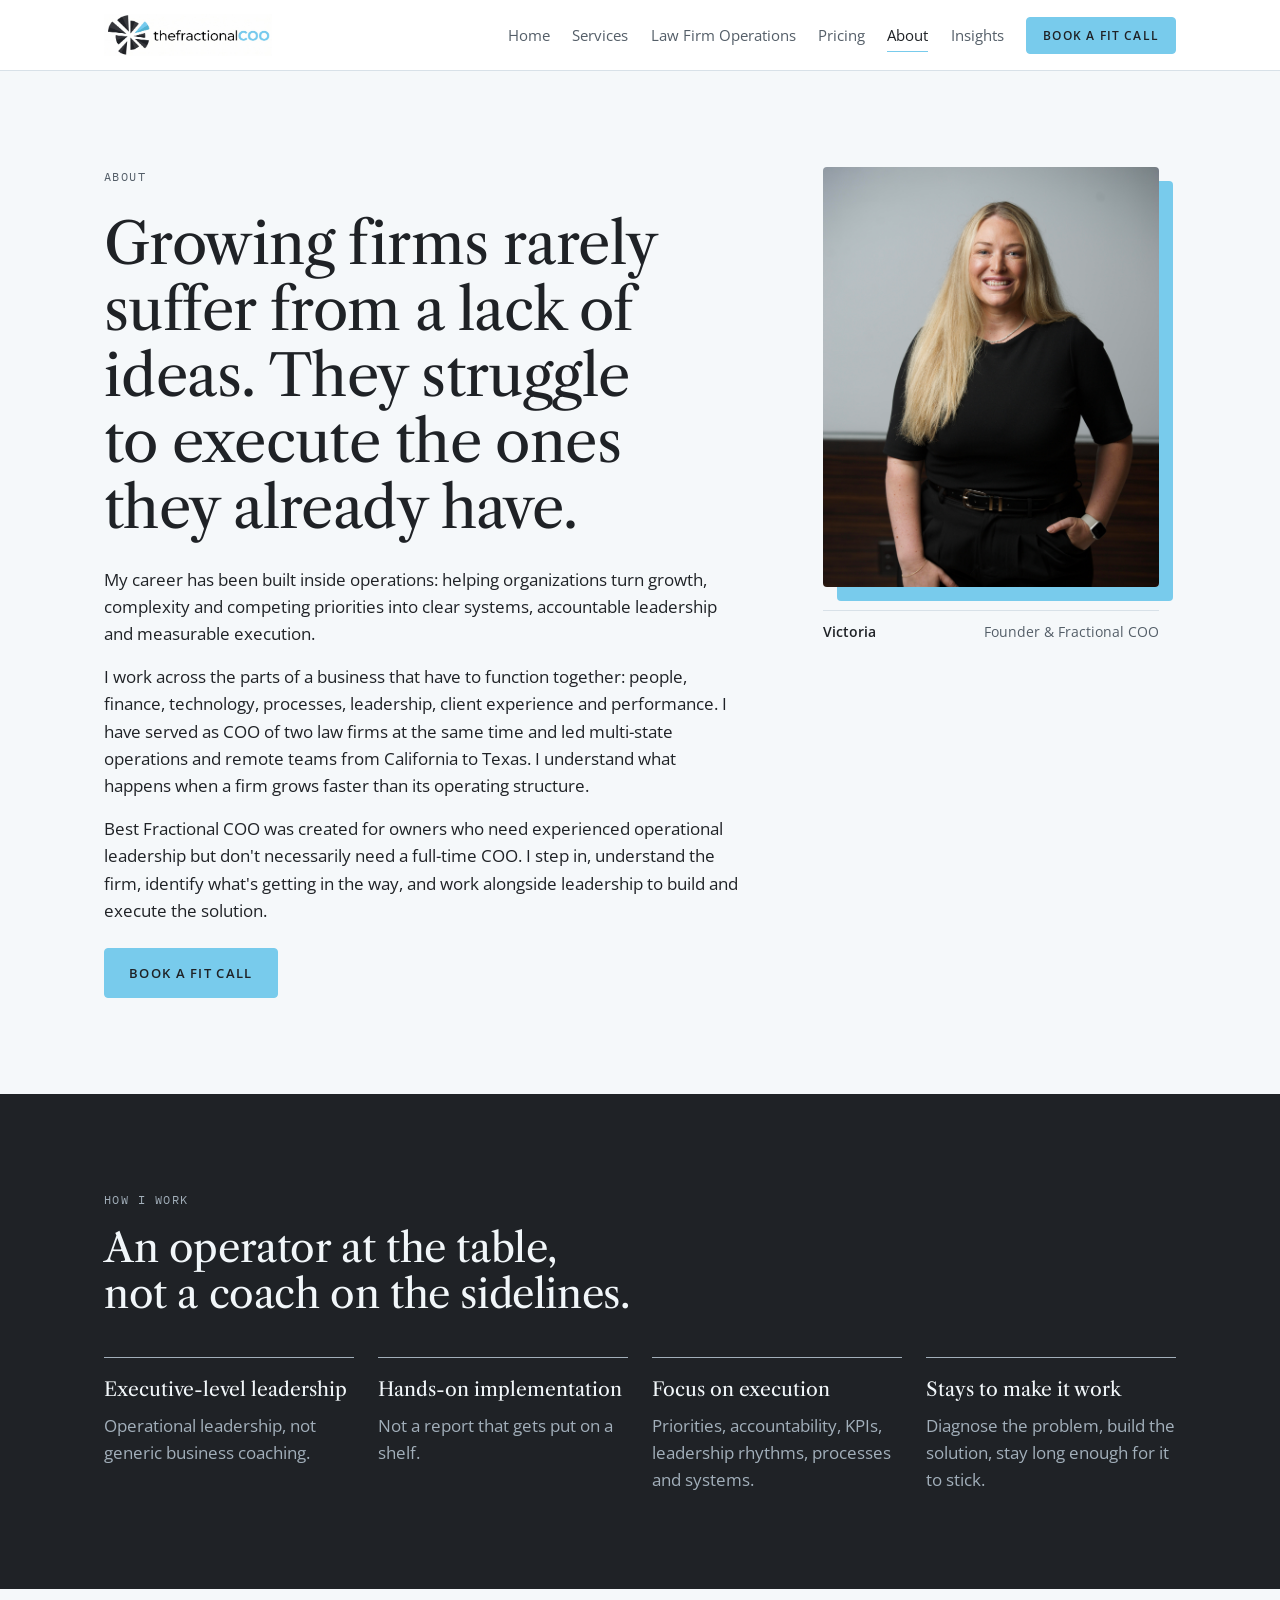
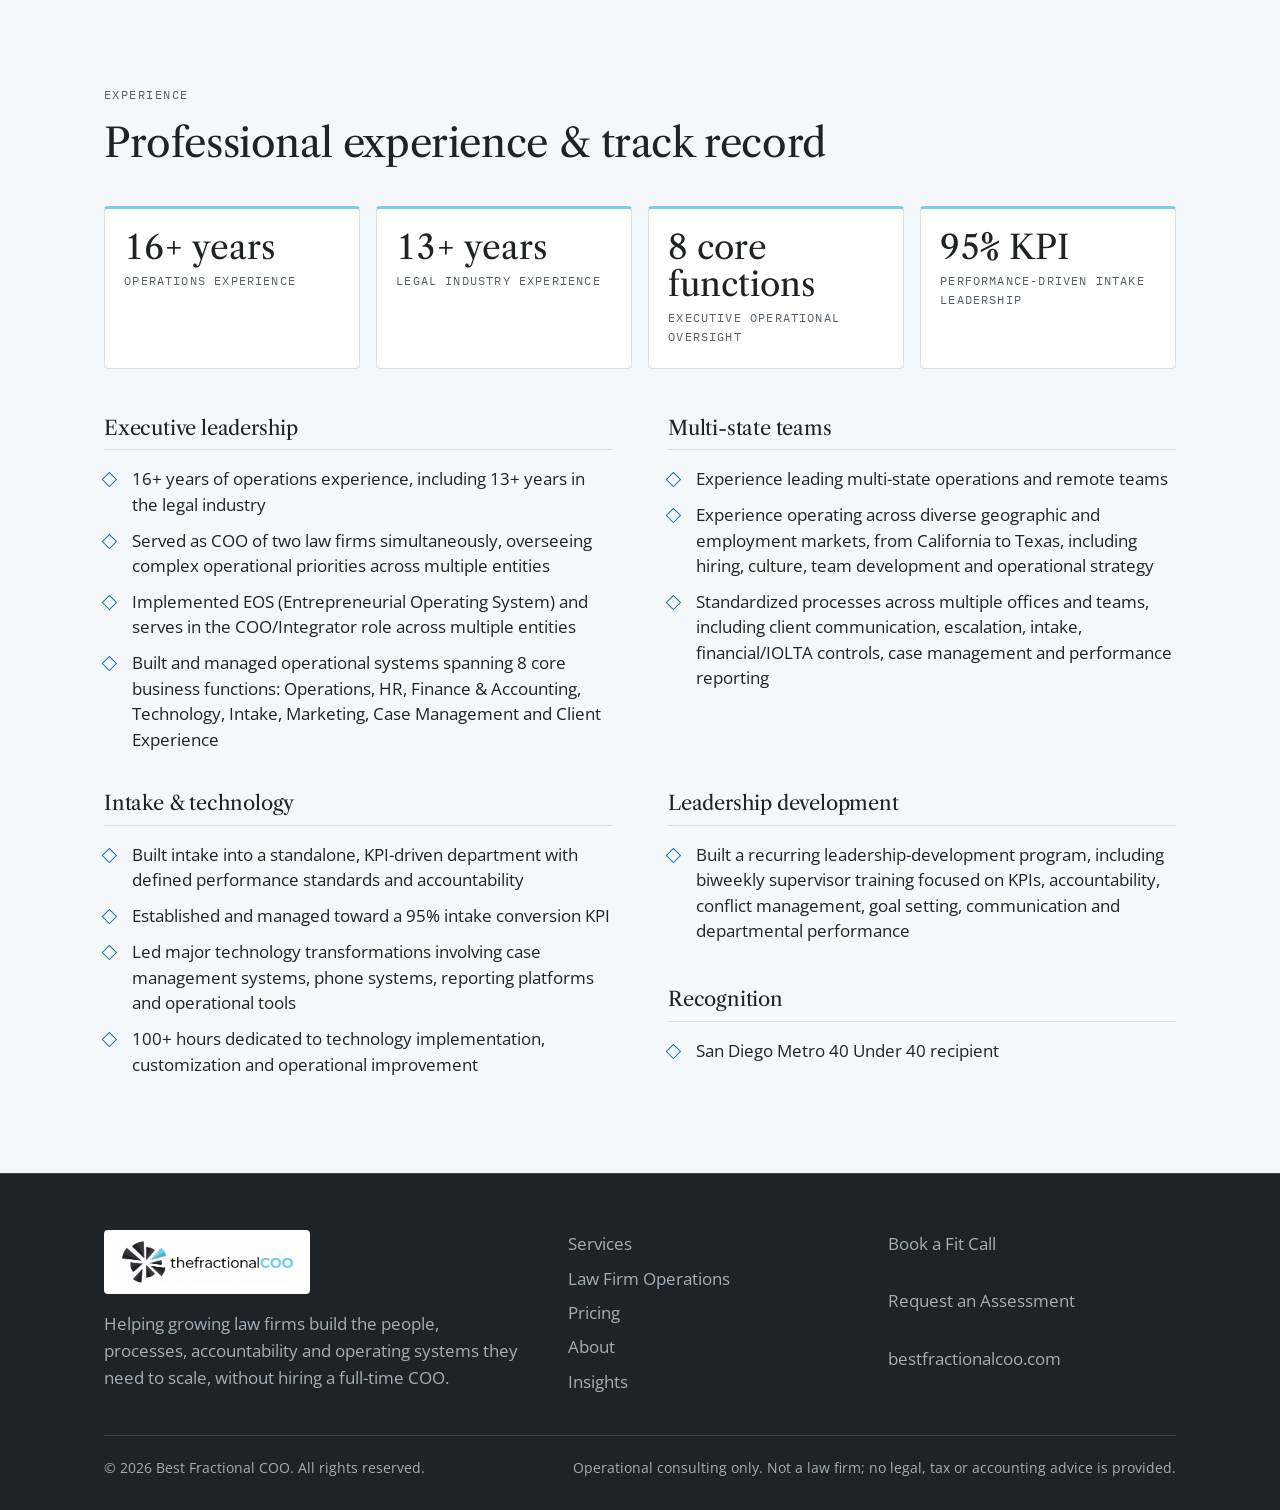
==== commit 75528344: "Make the site light-only and restore the dark sections Co-Authored-By: Claude Opus 5.5 <noreply@anth" ====
--- a/about.html
+++ b/about.html
@@ -3,13 +3,14 @@
 <head>
 <meta charset="utf-8">
 <meta name="viewport" content="width=device-width, initial-scale=1, viewport-fit=cover">
+<meta name="color-scheme" content="light only">
 <title>About Victoria | Best Fractional COO</title>
 <meta name="description" content="Victoria is an operator who builds the systems, accountability and leadership structure growing law firms need.">
 <link rel="icon" href="logo.jpg">
 <link rel="preconnect" href="https://fonts.googleapis.com">
 <link rel="preconnect" href="https://fonts.gstatic.com" crossorigin>
 <link rel="stylesheet" href="https://fonts.googleapis.com/css2?family=Libre+Caslon+Text:ital,wght@0,400;0,700;1,400&family=Open+Sans:wght@300;400;500;600;700&family=IBM+Plex+Mono:wght@400;500&display=swap">
-<link rel="stylesheet" href="styles.css?v=20261012070953">
+<link rel="stylesheet" href="styles.css?v=20261012085619">
 </head>
 <body>
 <header class="site-head">
@@ -147,6 +148,6 @@
   </div>
 </footer>
 
-<script src="site.js?v=20261012070953"></script>
+<script src="site.js?v=20261012085619"></script>
 </body>
 </html>
--- a/styles.css
+++ b/styles.css
@@ -5,10 +5,10 @@
   --ink: #1f2226;
   --muted: #545e68;
   --rule: #d8e1e8;
-  --deep: #e8ebee;
-  --deep-fg: #1f2226;
-  --deep-muted: #4c565f;
-  --deep-rule: #cfd6dc;
+  --deep: #1f2226;
+  --deep-fg: #f1f6f9;
+  --deep-muted: #a2afba;
+  --deep-rule: #3a4047;
   --accent: #78cbec;
   --accent-hover: #5bbde4;
   --accent-fg: #1f2226;
@@ -24,20 +24,7 @@
   --f-mono: "IBM Plex Mono", ui-monospace, Consolas, monospace;
   --wrap: 72rem;
   --r: 4px;
-}
-@media (prefers-color-scheme: dark) {
-  :root:not([data-theme="light"]) {
-    --paper: #0b0e11; --panel: #13181d; --ink: #e9eff3; --muted: #9ba8b3; --rule: #252d35;
-    --deep: #161c22; --deep-fg: #f1f6f9; --deep-muted: #a2afba; --deep-rule: #2c353d;
-    --accent: #78cbec; --accent-hover: #9bd9f2; --accent-fg: #1f2226; --accent-text: #8fd6f2; --tint: #14232d; --ok: #8fd6f2; --logo-pad: 0.35rem 0.6rem;
-    color-scheme: dark;
-  }
-}
-:root[data-theme="dark"] {
-  --paper: #0b0e11; --panel: #13181d; --ink: #e9eff3; --muted: #9ba8b3; --rule: #252d35;
-  --deep: #161c22; --deep-fg: #f1f6f9; --deep-muted: #a2afba; --deep-rule: #2c353d;
-  --accent: #78cbec; --accent-hover: #9bd9f2; --accent-fg: #1f2226; --accent-text: #8fd6f2; --tint: #14232d; --ok: #8fd6f2; --logo-pad: 0.35rem 0.6rem;
-  color-scheme: dark;
+  color-scheme: light;
 }
 
 * { box-sizing: border-box; }
@@ -89,7 +76,7 @@
 .btn.sm { padding: 0.6rem 1rem; font-size: 0.74rem; }
 .nav .btn { color: var(--accent-fg); border-bottom: 1.5px solid var(--accent); }
 .on-deep .btn.ghost { color: var(--deep-fg); border-color: var(--deep-fg); }
-.on-deep .btn.ghost:hover { background: var(--paper); }
+.on-deep .btn.ghost:hover { background: rgba(255,255,255,0.08); }
 .actions { display: flex; flex-wrap: wrap; gap: 0.8rem; }
 
 /* Sections */
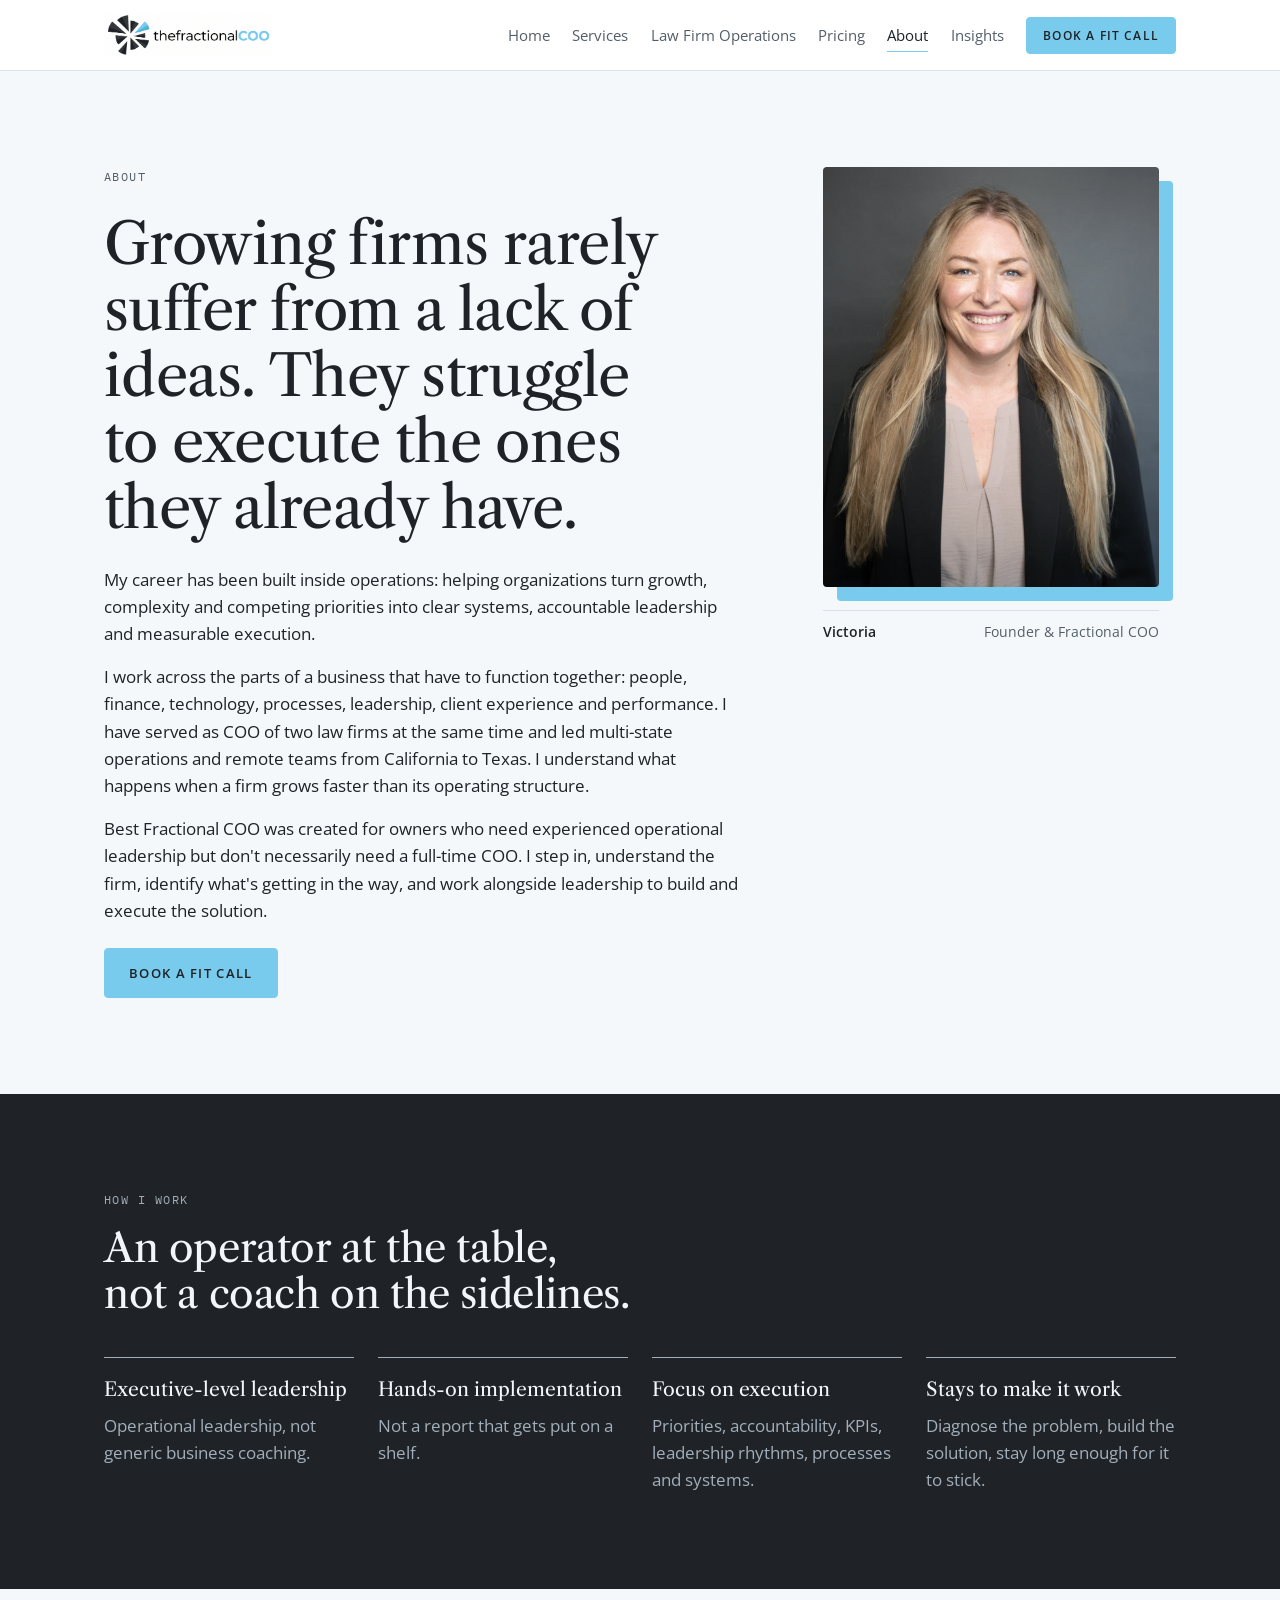
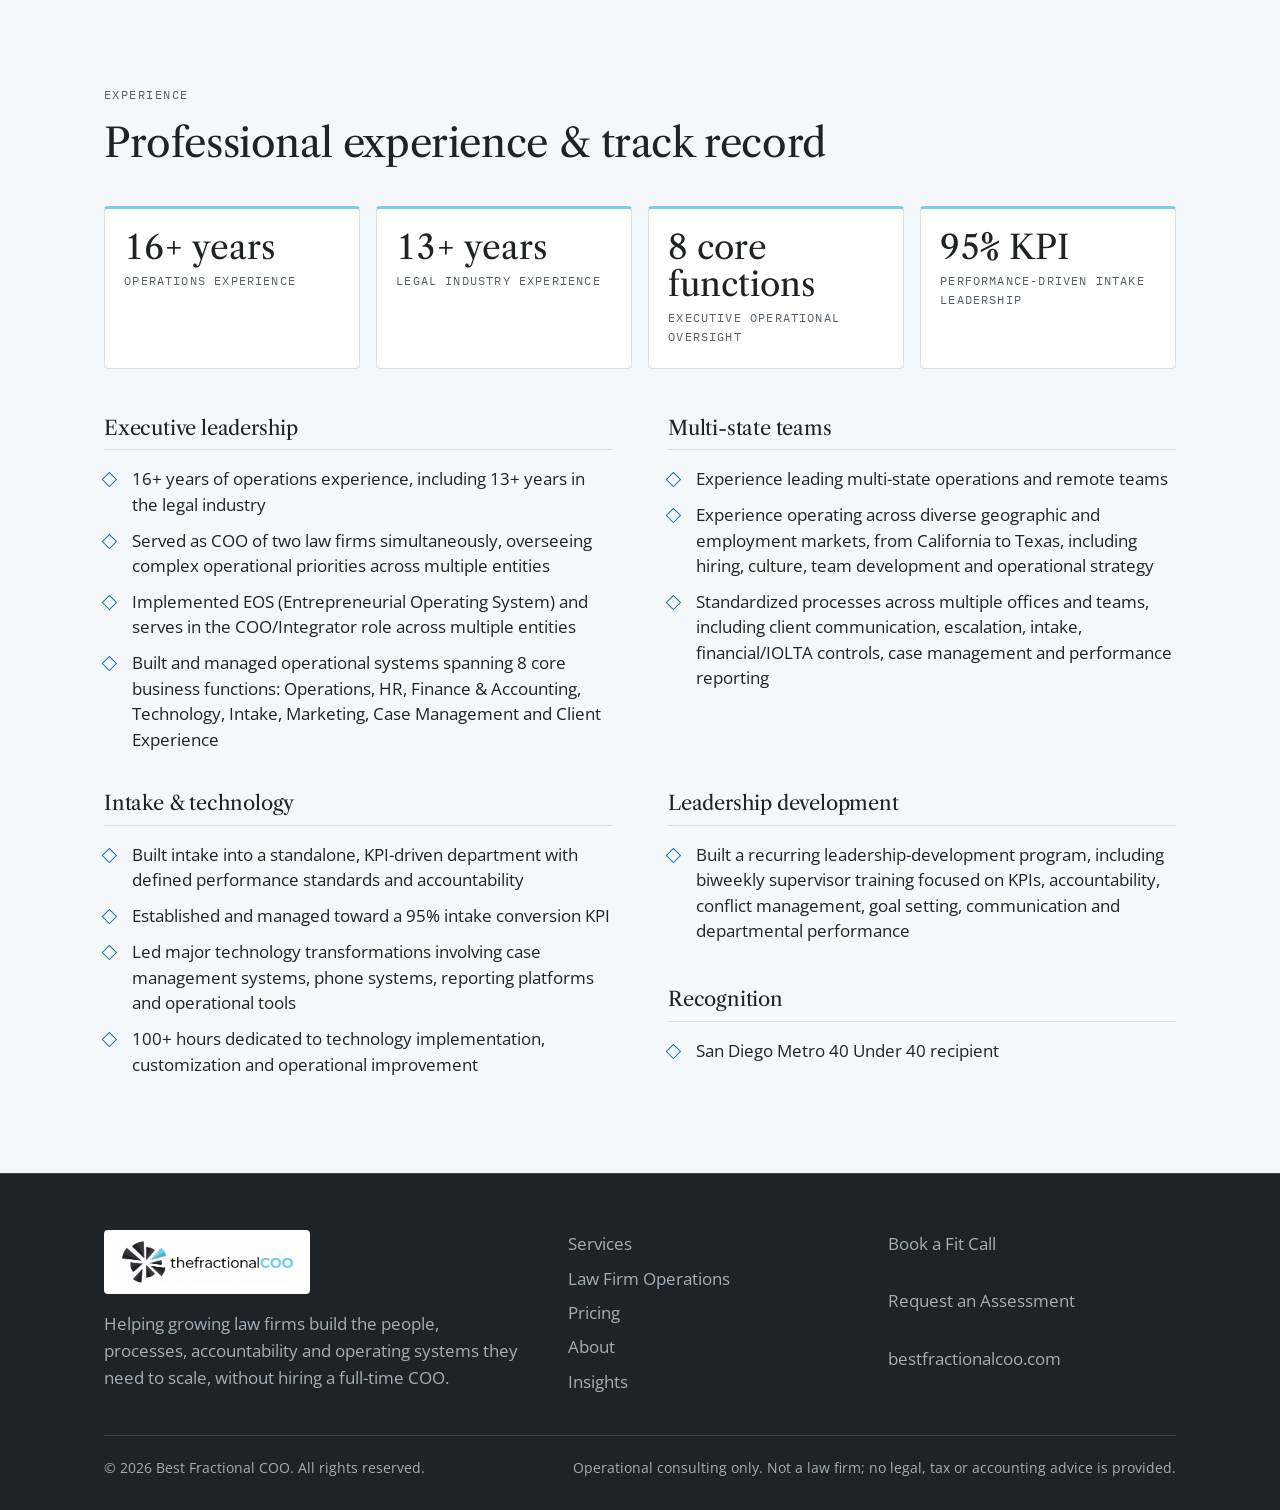
==== commit 00638b1a: "Use Victoria's new headshot Co-Authored-By: Claude Opus 5.5 <noreply@anthropic.com>" ====
--- a/about.html
+++ b/about.html
@@ -10,7 +10,7 @@
 <link rel="preconnect" href="https://fonts.googleapis.com">
 <link rel="preconnect" href="https://fonts.gstatic.com" crossorigin>
 <link rel="stylesheet" href="https://fonts.googleapis.com/css2?family=Libre+Caslon+Text:ital,wght@0,400;0,700;1,400&family=Open+Sans:wght@300;400;500;600;700&family=IBM+Plex+Mono:wght@400;500&display=swap">
-<link rel="stylesheet" href="styles.css?v=20261012085619">
+<link rel="stylesheet" href="styles.css?v=20261012132110">
 </head>
 <body>
 <header class="site-head">
@@ -45,7 +45,7 @@
         <div class="actions"><a class="btn" href="contact">Book a Fit Call</a></div>
       </div>
       <figure class="portrait" style="justify-self:start">
-        <img src="victoria.jpg" alt="Victoria, founder of Best Fractional COO">
+        <img src="victoria-headshot.webp" width="986" height="1243" alt="Victoria, founder of Best Fractional COO">
         <figcaption><b>Victoria</b><span class="muted">Founder &amp; Fractional COO</span></figcaption>
       </figure>
     </div>
@@ -148,6 +148,6 @@
   </div>
 </footer>
 
-<script src="site.js?v=20261012085619"></script>
+<script src="site.js?v=20261012132110"></script>
 </body>
 </html>
--- a/styles.css
+++ b/styles.css
@@ -97,7 +97,7 @@
 .hero-copy { display: grid; gap: 1.5rem; min-width: 0; }
 .hero h1 em { font-style: italic; color: var(--accent-text); }
 .portrait { margin: 0 14px 0 0; display: grid; gap: 1.4rem; justify-self: end; width: 100%; max-width: 21rem; }
-.portrait img { width: 100%; aspect-ratio: 4 / 5; object-fit: cover; object-position: 50% 8%; border-radius: var(--r); display: block; box-shadow: 14px 14px 0 var(--brand-blue); }
+.portrait img { width: 100%; aspect-ratio: 4 / 5; object-fit: cover; object-position: 50% 30%; height: auto; border-radius: var(--r); display: block; box-shadow: 14px 14px 0 var(--brand-blue); }
 .portrait figcaption { display: flex; justify-content: space-between; gap: 1rem; font-size: 0.9rem; border-top: 1px solid var(--rule); padding-top: 0.6rem; }
 .portrait figcaption b { font-weight: 600; }
 @media (max-width: 760px) {
@@ -177,7 +177,7 @@
 
 /* About preview */
 .about-prev { display: grid; grid-template-columns: minmax(0, 13rem) minmax(0, 1fr); gap: clamp(1.5rem, 4vw, 3.5rem); align-items: start; }
-.about-prev img { width: 100%; border-radius: var(--r); aspect-ratio: 1 / 1; object-fit: cover; object-position: 50% 6%; }
+.about-prev img { width: 100%; border-radius: var(--r); aspect-ratio: 1 / 1; object-fit: cover; object-position: 50% 20%; height: auto; }
 blockquote { margin: 0; font-family: var(--f-display); font-size: clamp(1.25rem, 2.3vw, 1.6rem); line-height: 1.45; }
 @media (max-width: 640px) { .about-prev { grid-template-columns: 1fr; } .about-prev img { max-width: 11rem; } }
 
